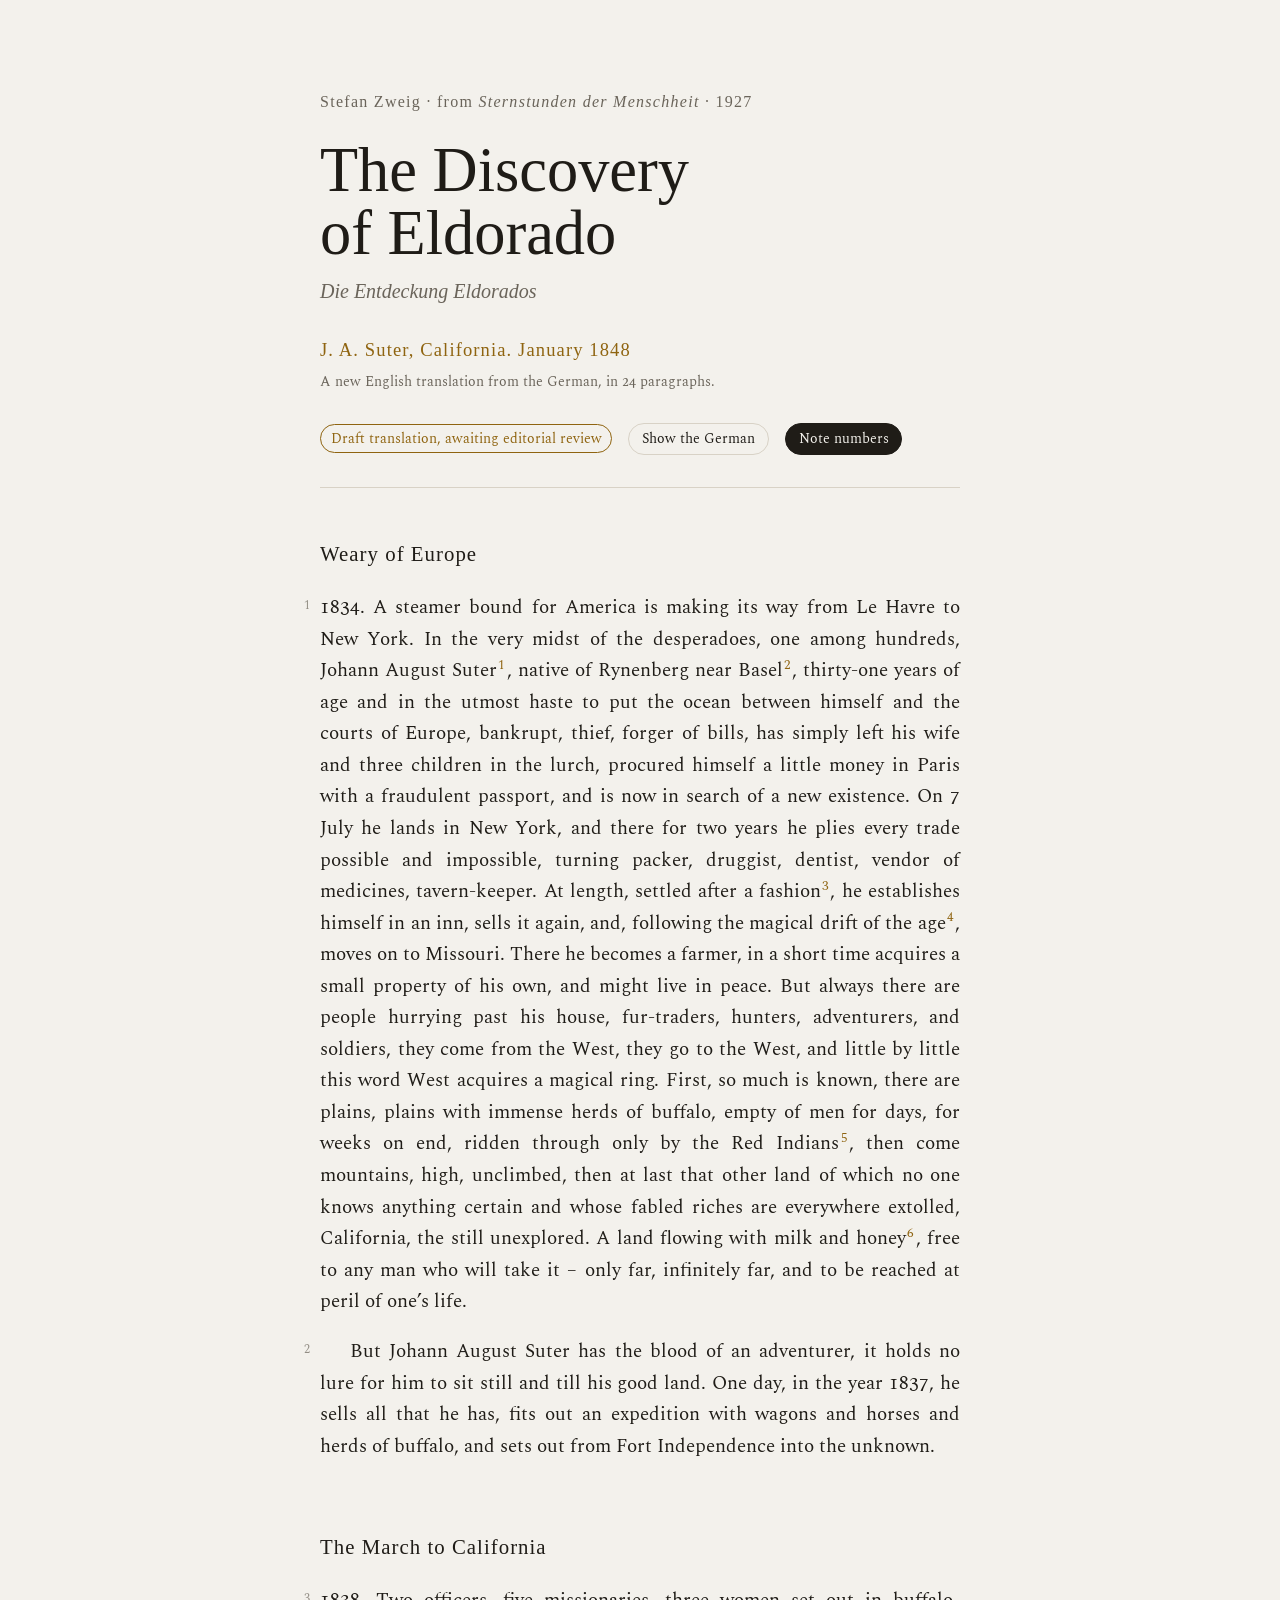
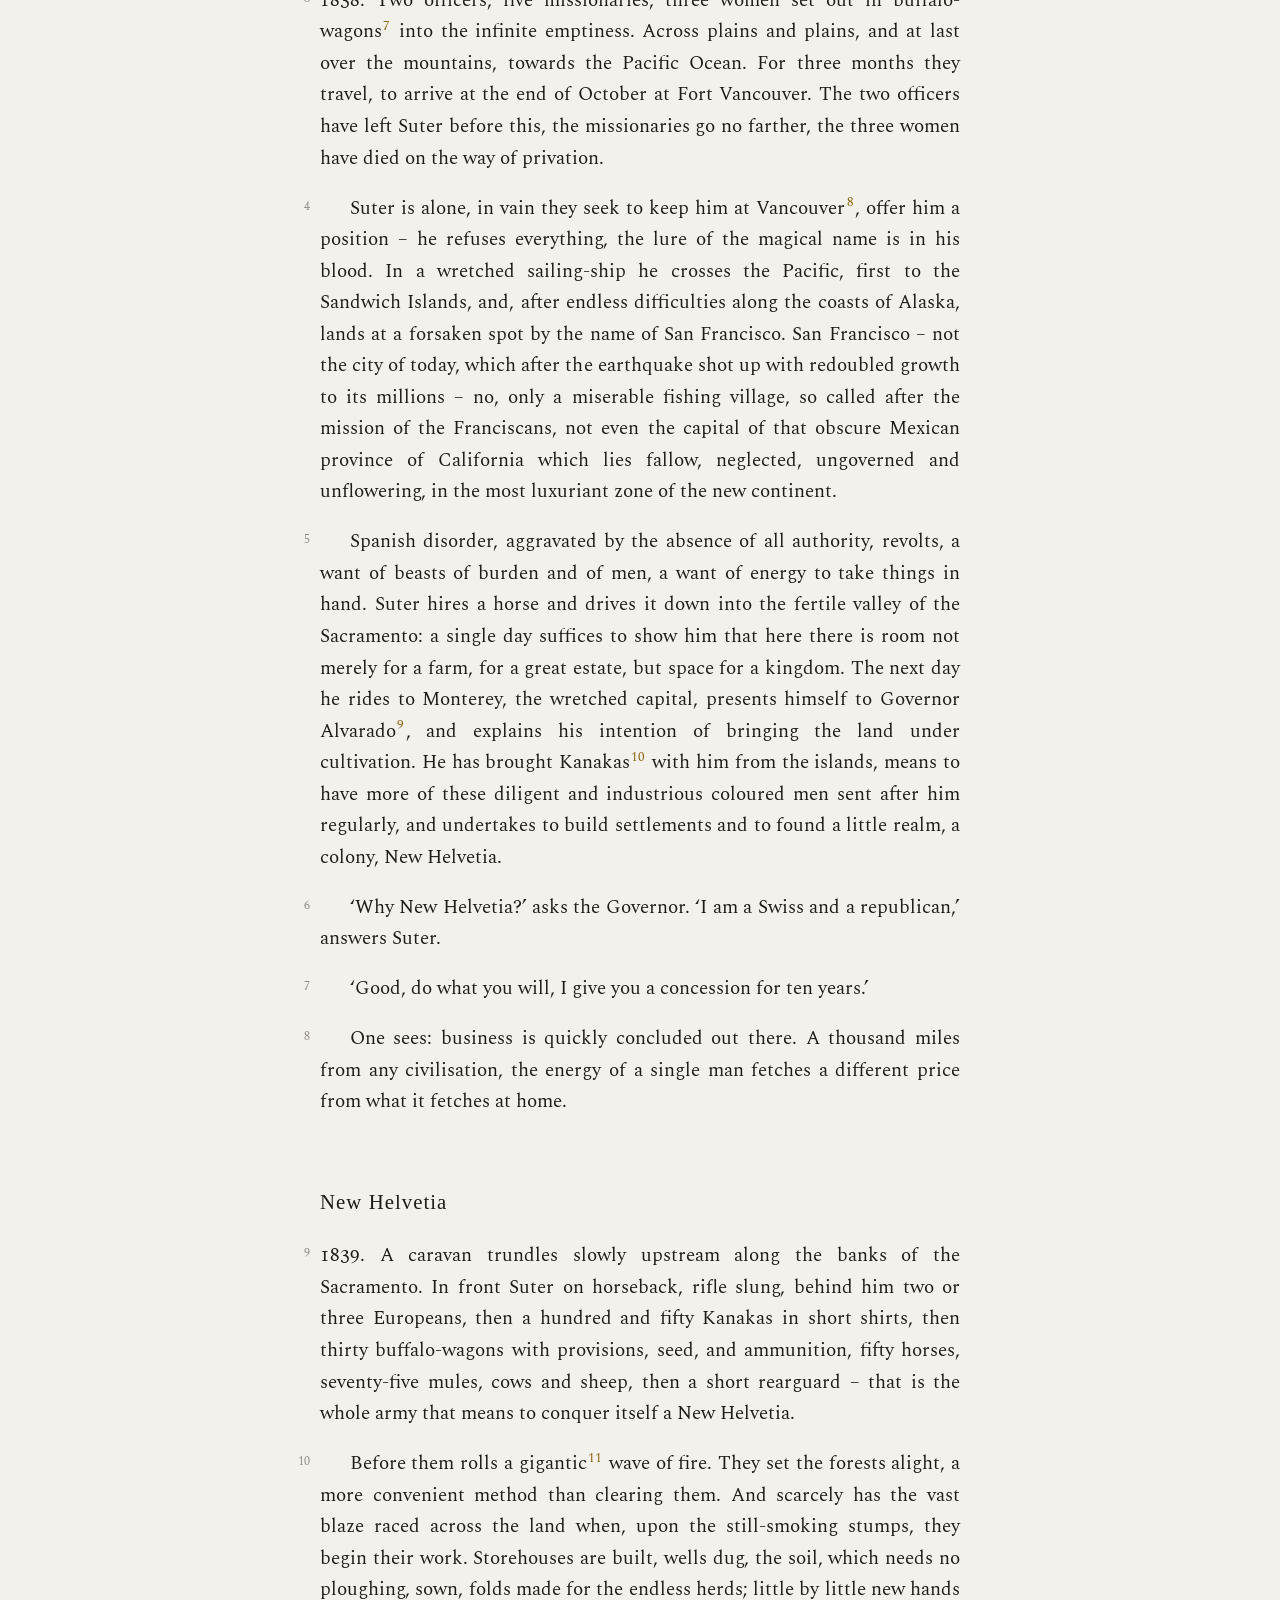
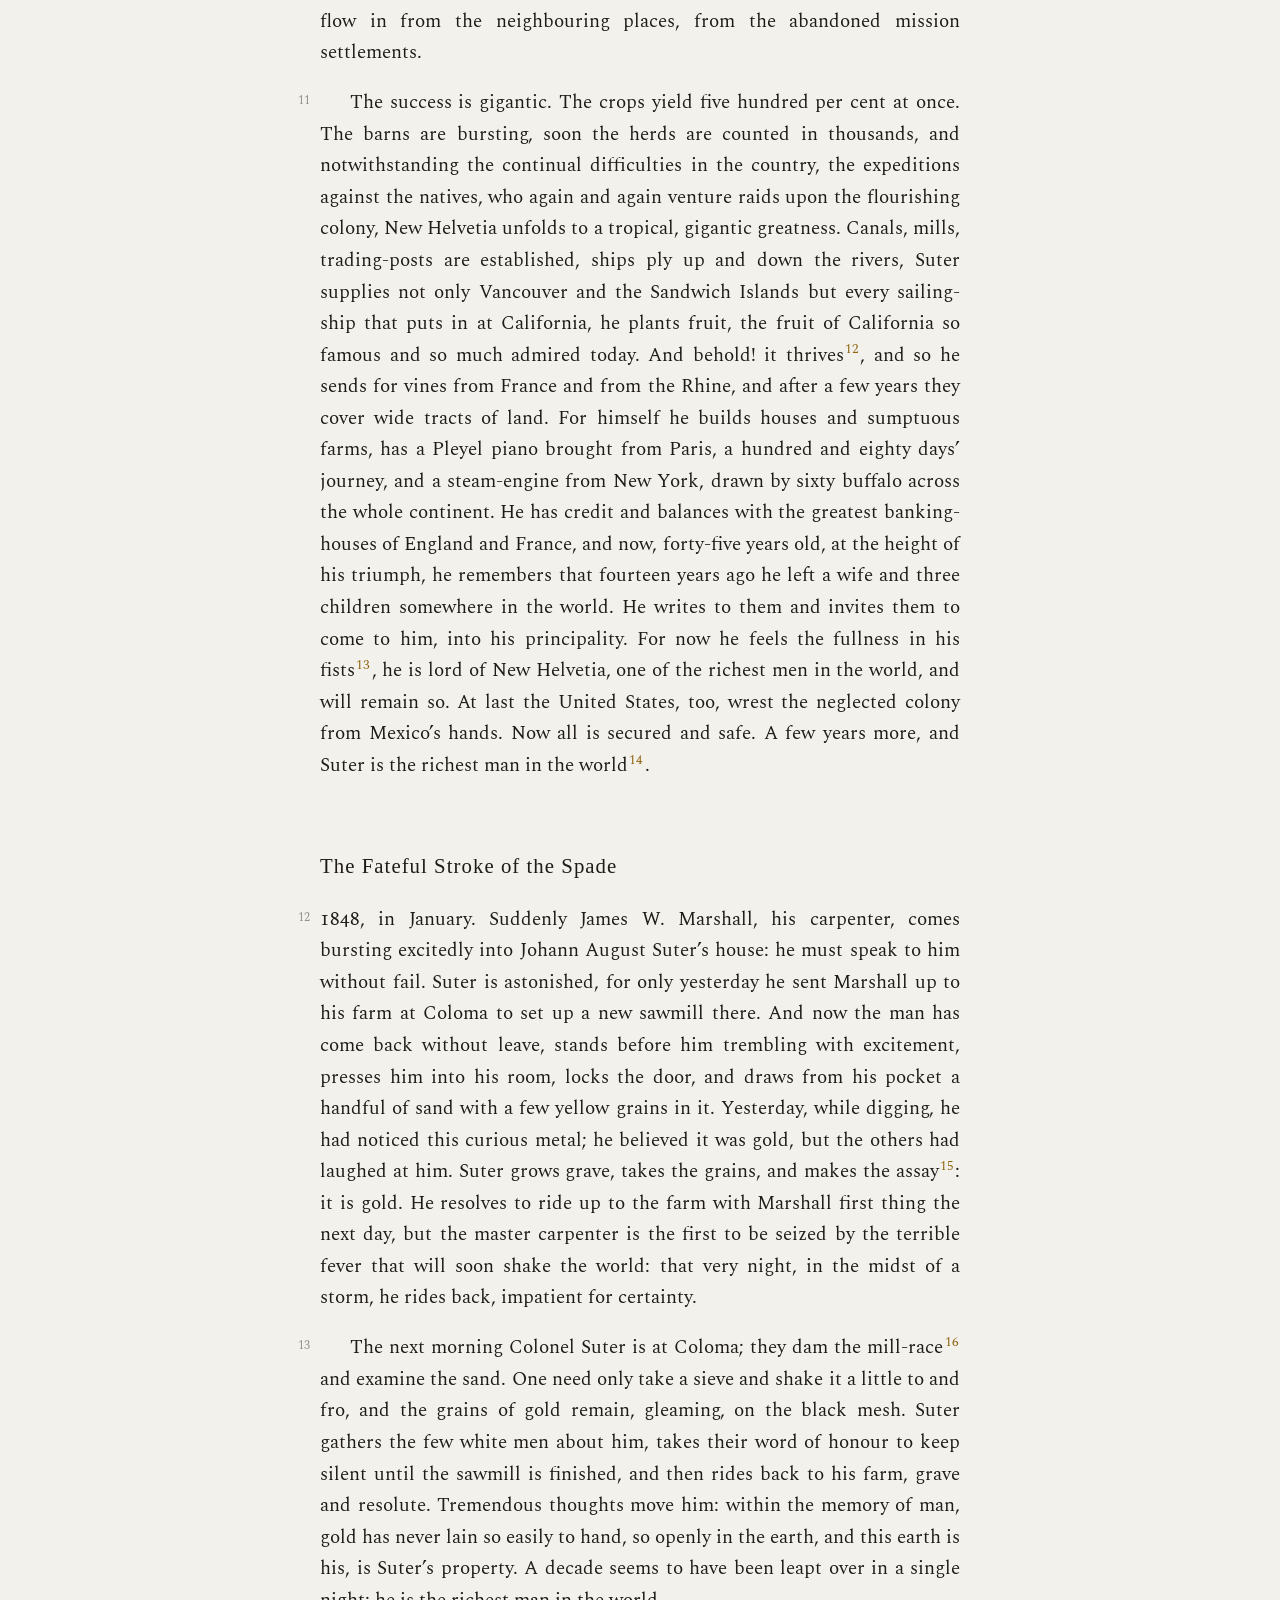
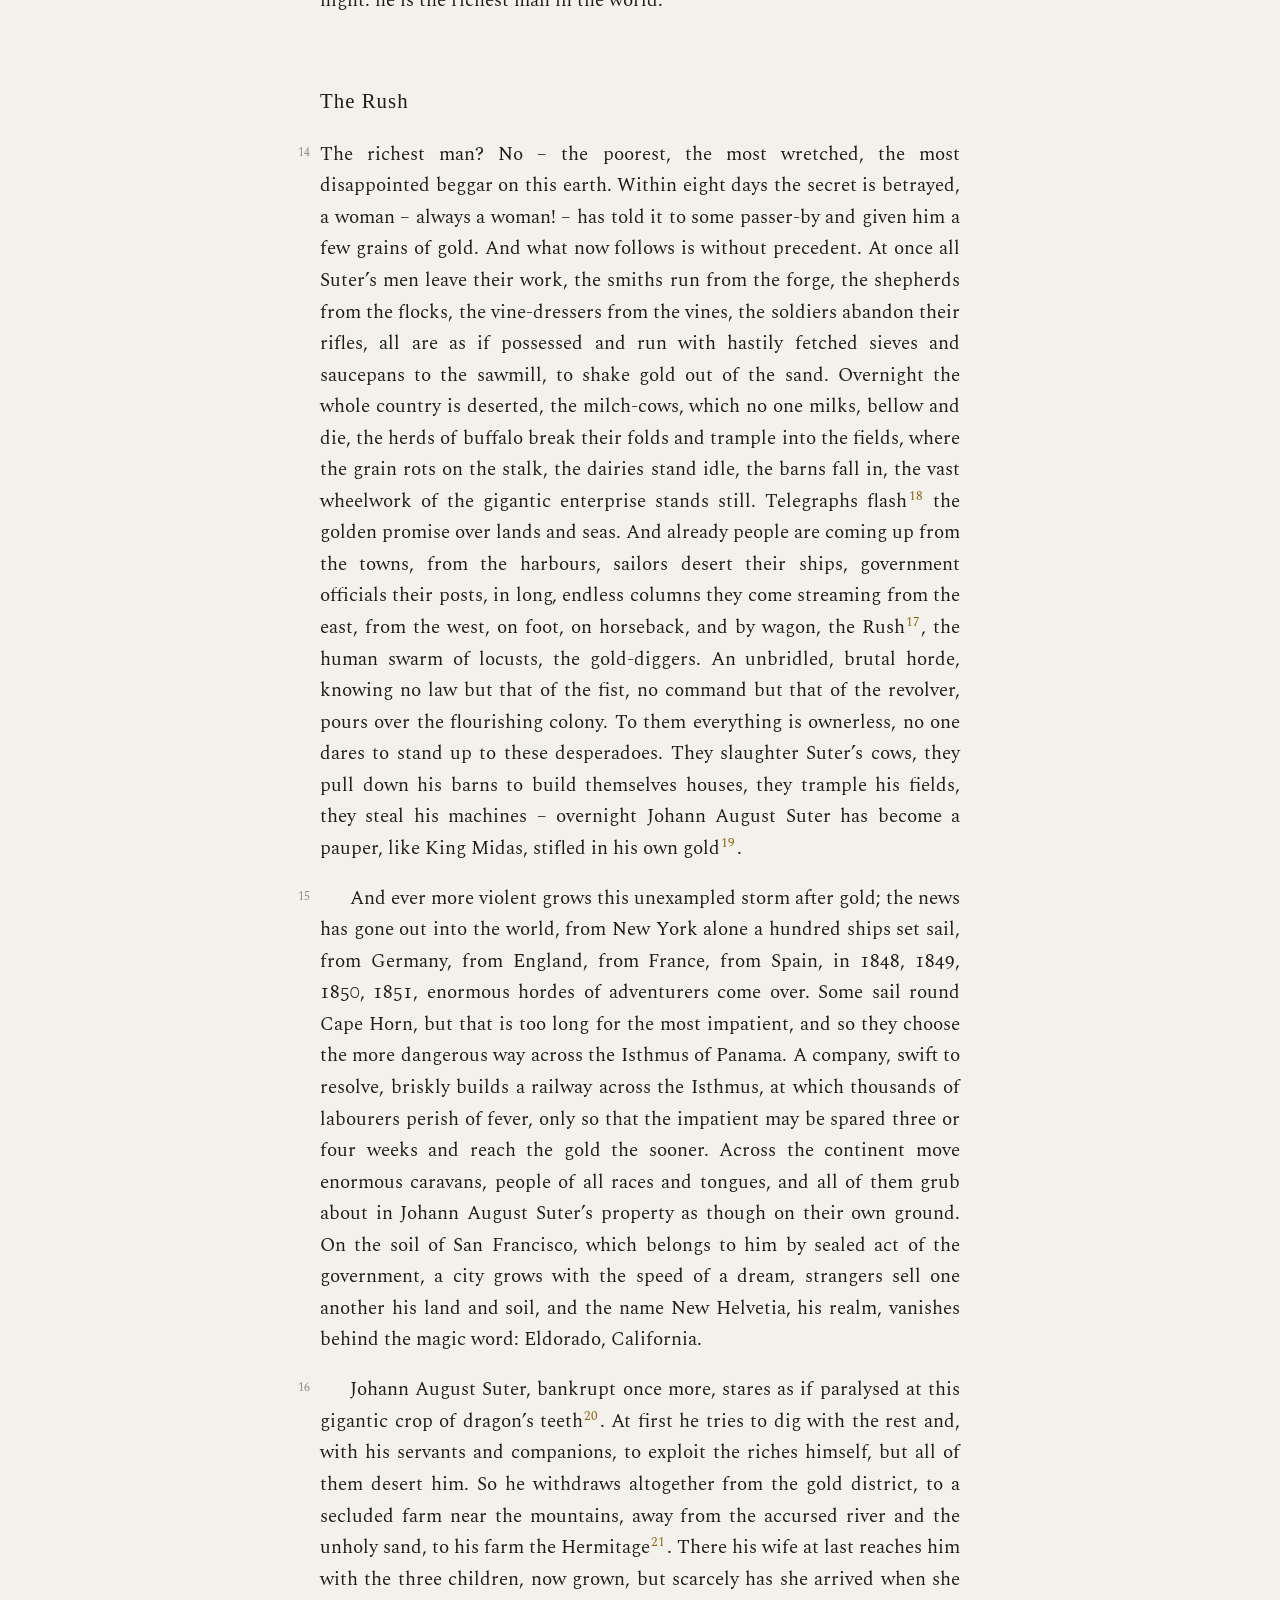
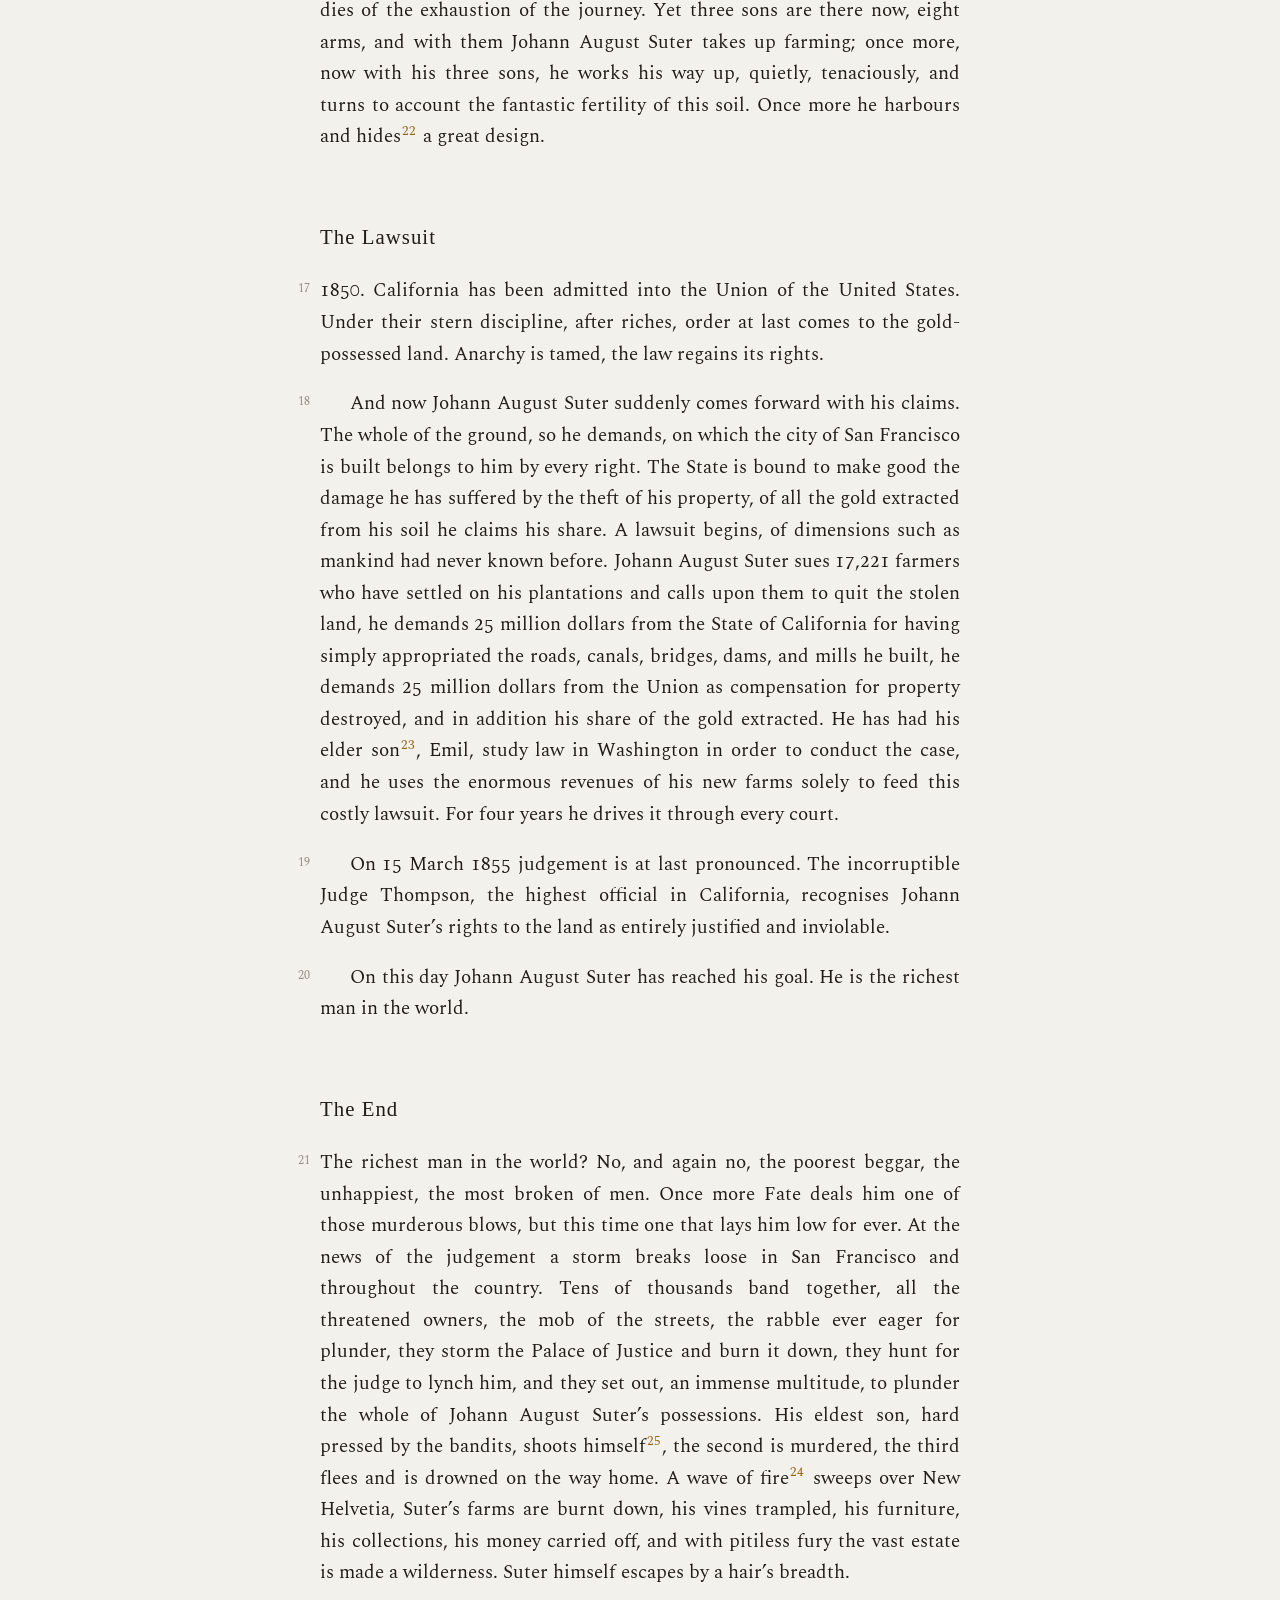
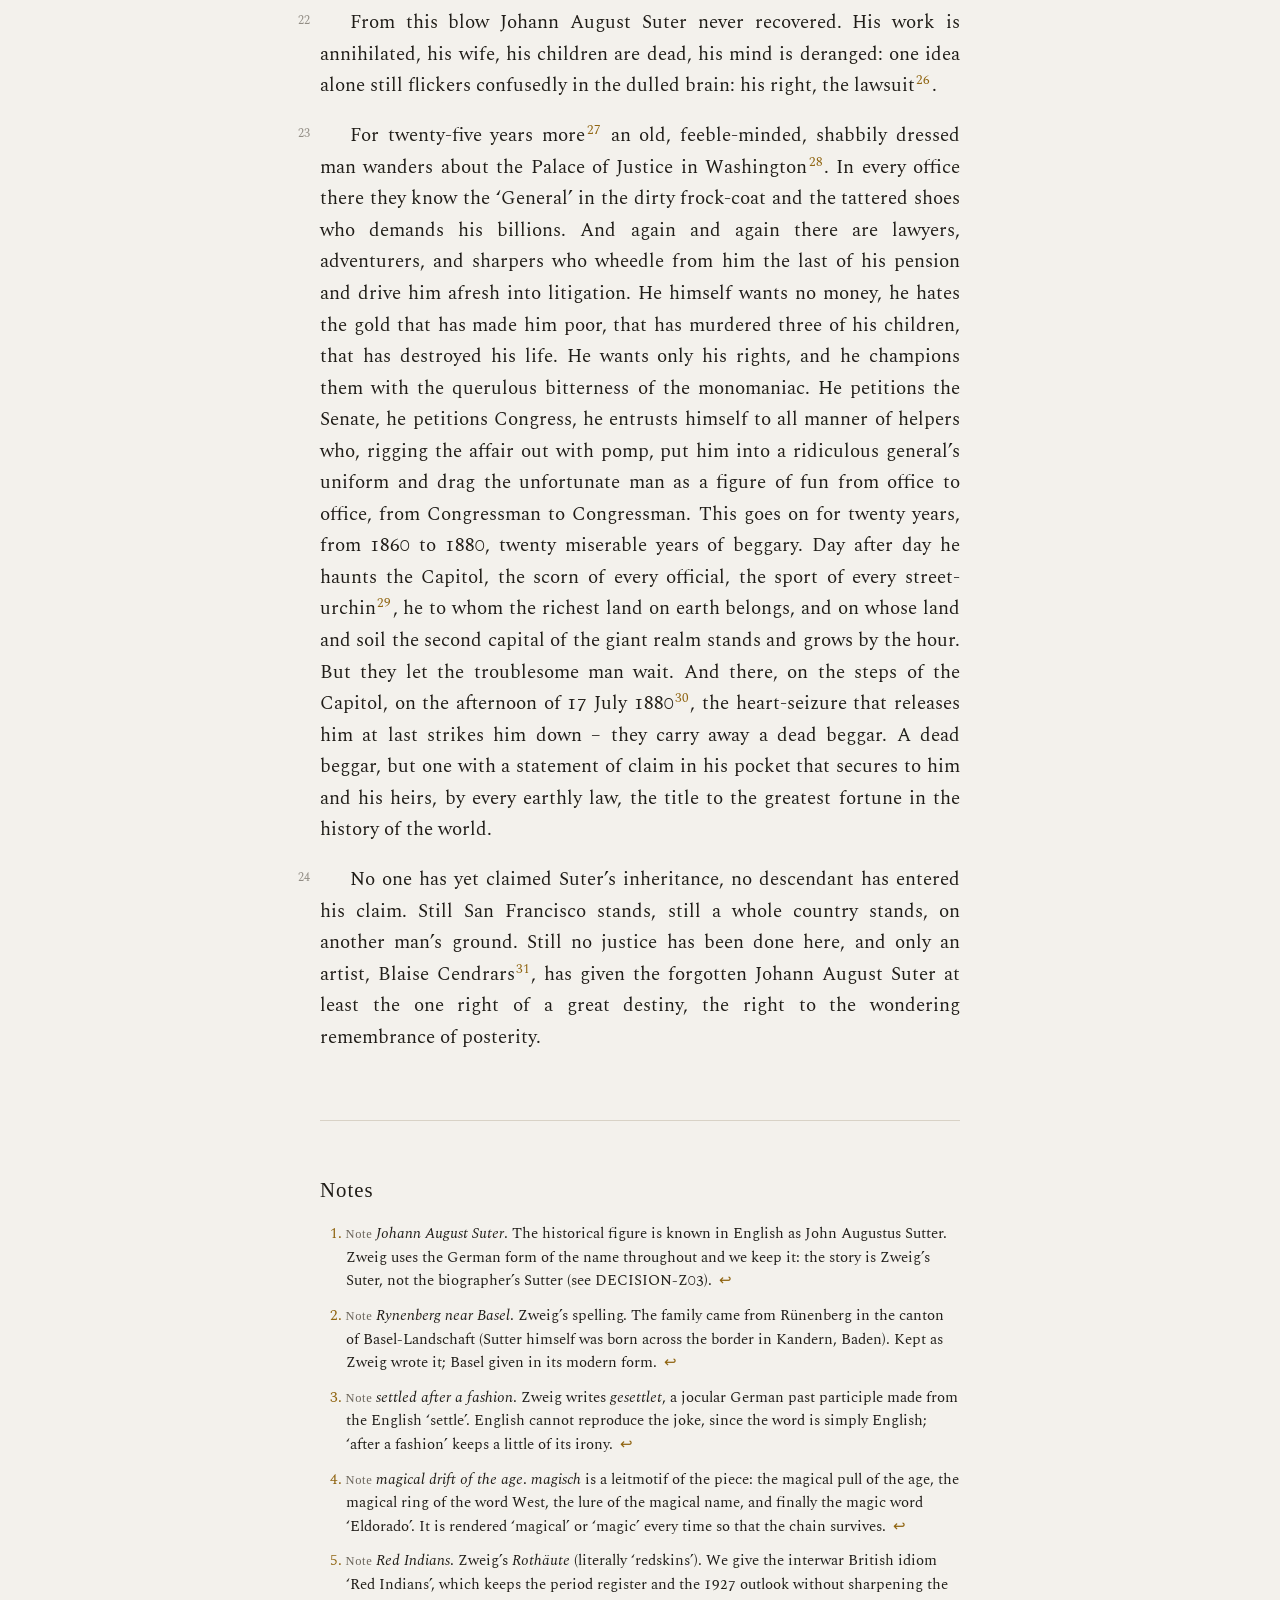
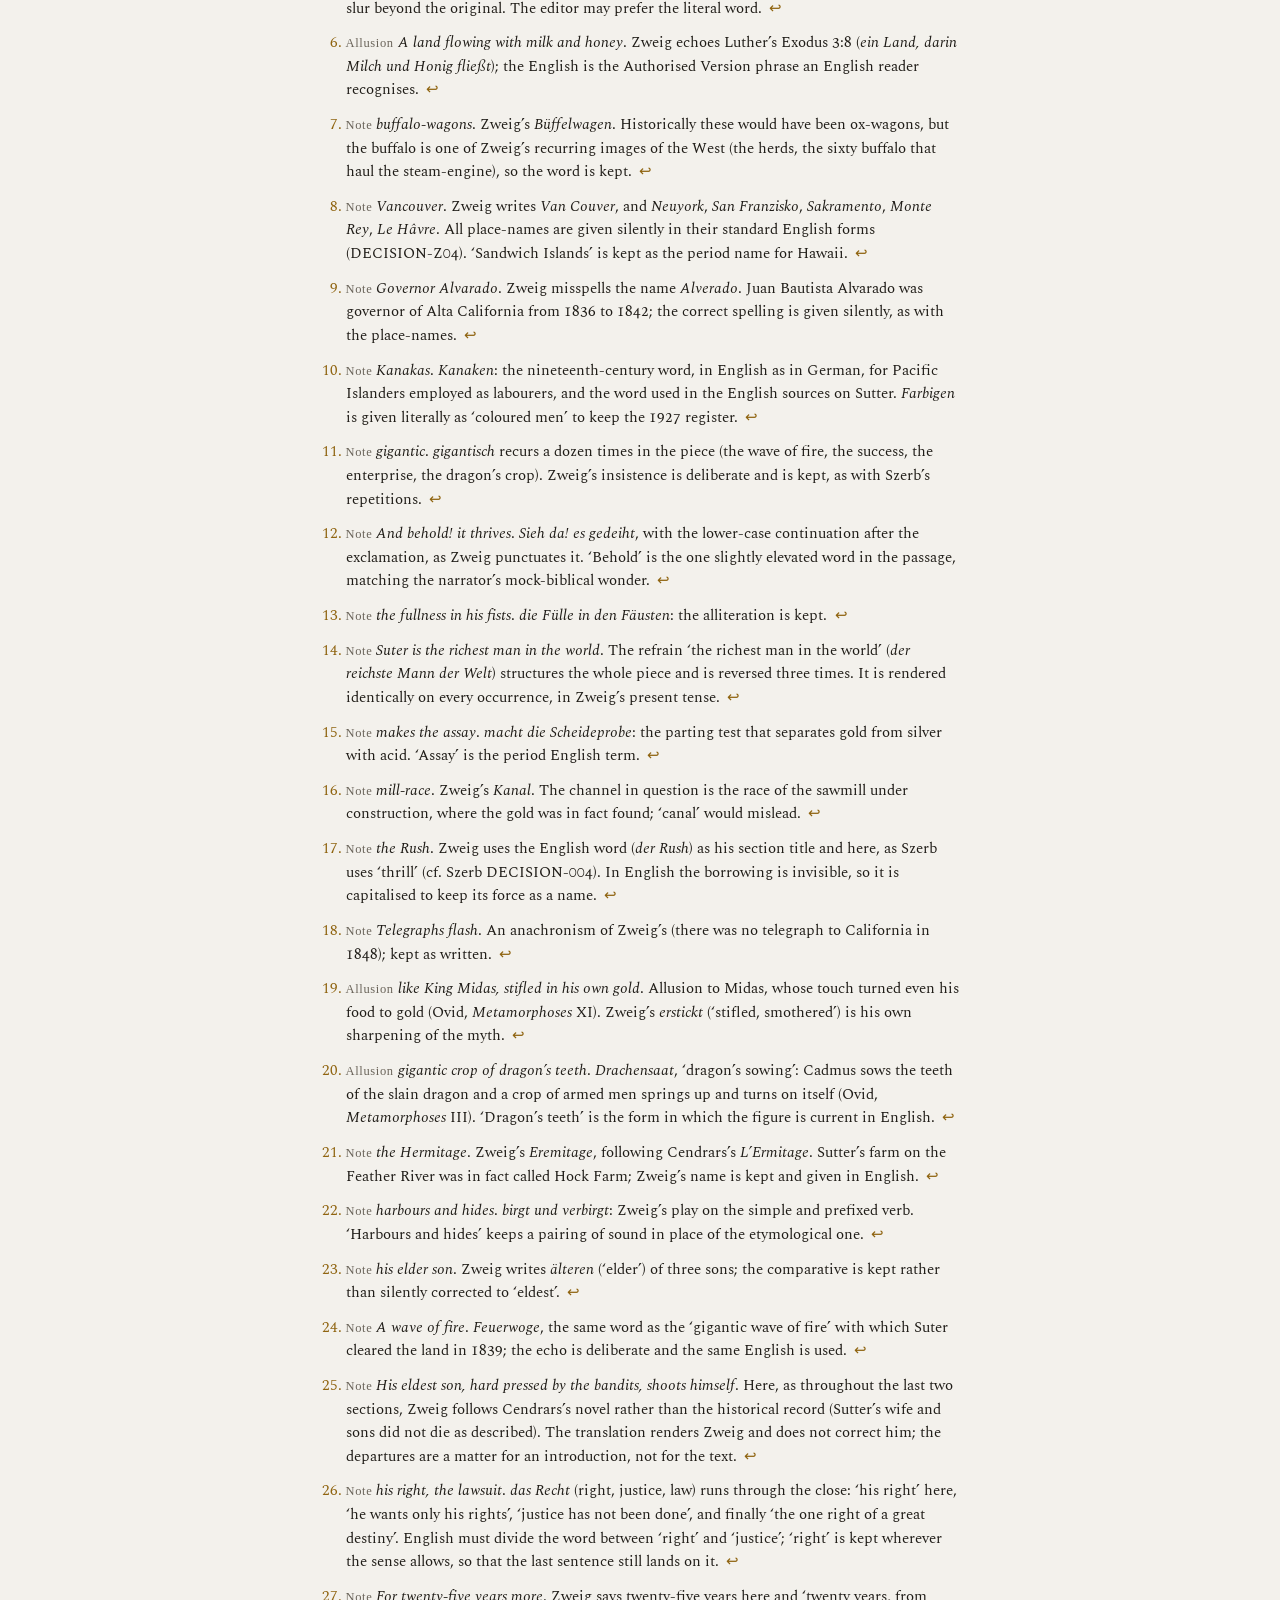
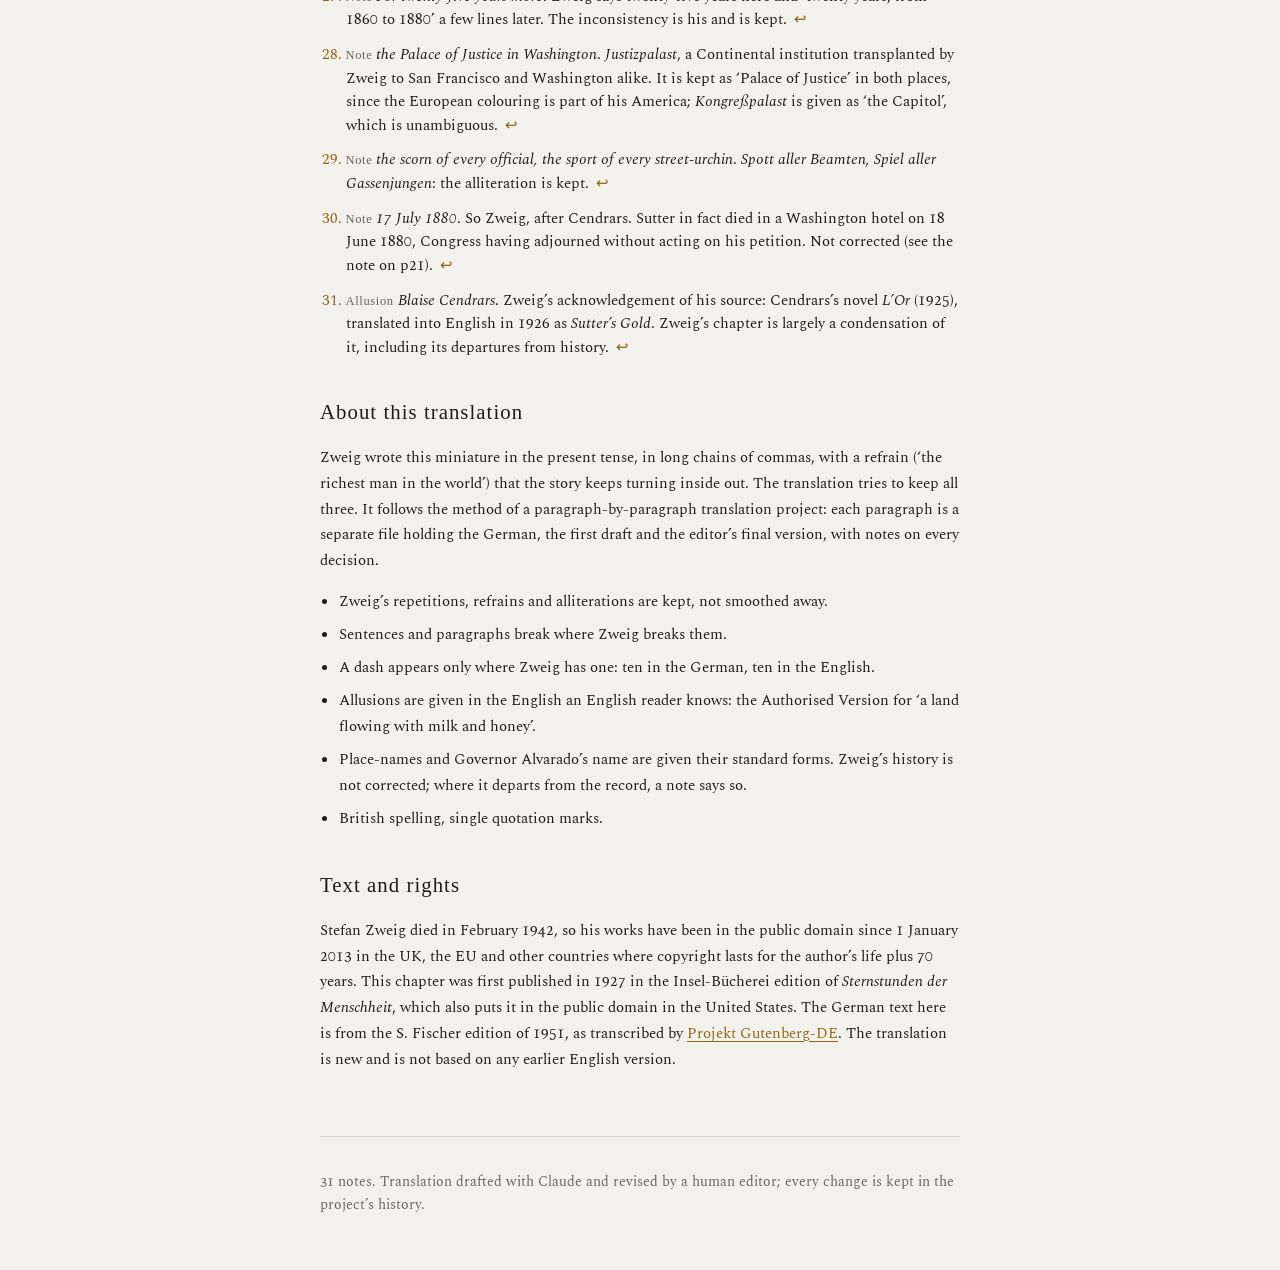
==== zweig/site/index.html @ 81b1da0a "Add Zweig 'Die Entdeckung Eldorados': draft translation and reading page Self-contained zweig/ proje" ====
<!doctype html>
<html lang="en-GB">
<head>
<meta charset="utf-8">
<meta name="viewport" content="width=device-width, initial-scale=1, viewport-fit=cover">
<!--HEAD-->
<title>The Discovery of Eldorado</title>
<meta name="claude:viewport-fit-sides" content="cover">
<meta name="description" content="Stefan Zweig’s ‘Die Entdeckung Eldorados’ (1927), the story of Johann August Suter and the California gold, in a new English translation with the German alongside.">
<link rel="preconnect" href="https://fonts.googleapis.com">
<link rel="preconnect" href="https://fonts.gstatic.com" crossorigin>
<link rel="stylesheet" href="https://fonts.googleapis.com/css2?family=IM+Fell+English:ital@0;1&family=IM+Fell+English+SC&family=Spectral:ital,wght@0,400;0,600;1,400&display=swap">
<style>
/* Layout: one reading column of book prose; switching on the German opens a
   facing-page second column on wide screens, stacked beneath on phones. */
:root {
  --paper: #f3f1ec;      /* assay-paper, a touch cool */
  --ink: #1f1c17;
  --muted: #6a645a;
  --rule: #d8d2c6;
  --gold: #8f6410;       /* the colour of the grains in Marshall's hand */
  --slate: #3f5761;      /* the Sacramento: German text */
  --wash: #e9e4d8;

  --display: 'IM Fell English', 'Iowan Old Style', Georgia, serif;
  --caps: 'IM Fell English SC', 'IM Fell English', Georgia, serif;
  --body: 'Spectral', Georgia, 'Times New Roman', serif;

  --step-0: clamp(1.04rem, 0.98rem + 0.3vw, 1.16rem);
  --step-1: 1.3rem;
  --step-3: clamp(2.3rem, 1.6rem + 3.4vw, 3.9rem);
  --small: 0.86rem;
  --measure: 64ch;
}
@media (prefers-color-scheme: dark) {
  :root:not([data-theme="light"]) {
    --paper: #16140f; --ink: #ebe5d7; --muted: #a39b8b; --rule: #3a352b;
    --gold: #d8a843; --slate: #9fb6bf; --wash: #221f18; color-scheme: dark;
  }
}
:root[data-theme="dark"] {
  --paper: #16140f; --ink: #ebe5d7; --muted: #a39b8b; --rule: #3a352b;
  --gold: #d8a843; --slate: #9fb6bf; --wash: #221f18; color-scheme: dark;
}

* { box-sizing: border-box; }
body {
  margin: 0;
  background: var(--paper);
  color: var(--ink);
  font-family: var(--body);
  font-size: var(--step-0);
  line-height: 1.7;
  padding-left: max(16px, env(safe-area-inset-left, 0px));
  padding-right: max(16px, env(safe-area-inset-right, 0px));
  text-rendering: optimizeLegibility;
  font-variant-numeric: oldstyle-nums;
}
a { color: var(--gold); text-underline-offset: 0.18em; }
a:focus-visible, button:focus-visible { outline: 2px solid var(--gold); outline-offset: 3px; border-radius: 2px; }

.wrap { max-width: var(--measure); margin: 0 auto; }
body.show-de .wrap.story { max-width: 76rem; }

/* ── Title page ── */
header.title {
  padding-block: clamp(2.5rem, 7vw, 5.5rem) 2rem;
  border-bottom: 1px solid var(--rule);
  margin-bottom: 2.5rem;
}
.eyebrow {
  font-family: var(--caps);
  letter-spacing: 0.08em;
  color: var(--muted);
  font-size: 1rem;
  margin: 0 0 1.4rem;
}
h1 {
  font-family: var(--display);
  font-weight: 400;
  font-size: var(--step-3);
  line-height: 1.02;
  margin: 0;
  text-wrap: balance;
}
.subtitle { font-family: var(--display); font-style: italic; color: var(--muted); font-size: 1.25rem; margin: 0.6rem 0 0; }
.dateline { font-family: var(--caps); letter-spacing: 0.06em; margin: 1.6rem 0 0; color: var(--gold); }
.byline { margin: 0.3rem 0 0; color: var(--muted); font-size: var(--small); }

.controls { display: flex; flex-wrap: wrap; gap: 0.6rem 1rem; align-items: center; margin-top: 1.8rem; }
.status {
  font-size: var(--small);
  border: 1px solid var(--gold);
  color: var(--gold);
  padding: 0.12rem 0.6rem;
  border-radius: 999px;
}
.toggle {
  font: inherit; font-size: var(--small);
  background: transparent; color: var(--ink);
  border: 1px solid var(--rule); border-radius: 999px;
  padding: 0.22rem 0.8rem; cursor: pointer;
}
.toggle[aria-pressed="true"] { background: var(--ink); color: var(--paper); border-color: var(--ink); }

/* ── Story ── */
.part { margin-bottom: 1.2rem; }
.part-head {
  margin: 3rem 0 1.3rem;
  display: flex; flex-wrap: wrap; gap: 0.2rem 1.2rem; align-items: baseline;
}
.part-head .en { font-family: var(--caps); font-weight: 400; font-size: var(--step-1); letter-spacing: 0.05em; }
.part-head .de { font-family: var(--display); font-style: italic; font-weight: 400; font-size: 1rem; color: var(--slate); display: none; }
body.show-de .part-head .de { display: inline; }

.pair { position: relative; display: grid; grid-template-columns: minmax(0, 1fr); gap: 0.4rem 3rem; }
.pair p { margin: 0 0 1.15rem; hyphens: auto; min-width: 0; }
.pair .en { text-align: justify; text-justify: inter-word; }
.pair + .pair .en { text-indent: 1.6em; }
.pair .de { display: none; color: var(--slate); font-size: 0.94em; }
body.show-de .pair .de { display: block; }
body.show-de .pair .en { text-indent: 0; }
@media (min-width: 60rem) {
  body.show-de .pair { grid-template-columns: minmax(0, 1fr) minmax(0, 1fr); }
  body.show-de .pair .de { border-left: 1px solid var(--rule); padding-left: 1.5rem; }
}
@media (max-width: 59.99rem) {
  body.show-de .pair .de { padding: 0.6rem 0.8rem; background: var(--wash); border-radius: 3px; margin-bottom: 1.6rem; }
}

.pnum {
  position: absolute; left: -2.6rem; top: 0.25rem; width: 2rem; text-align: right;
  font-size: 0.72rem; color: var(--muted); text-decoration: none; font-variant-numeric: lining-nums tabular-nums;
  opacity: 0.7;
}
@media (max-width: 52rem) { .pnum { display: none; } }

sup.nref { line-height: 0; font-size: 0.68em; font-variant-numeric: lining-nums; }
sup.nref a { text-decoration: none; padding: 0 0.1em; }
body.hide-notes sup.nref { display: none; }

/* ── Back matter ── */
.back-matter { border-top: 1px solid var(--rule); margin-top: 3rem; padding-block: 1rem 3rem; }
.back-matter h2 { font-family: var(--caps); font-weight: 400; font-size: var(--step-1); letter-spacing: 0.05em; margin: 2.2rem 0 0.8rem; }
.notes { padding-left: 1.6rem; font-size: 0.92rem; line-height: 1.6; }
.notes li { margin-bottom: 0.7rem; }
.notes li::marker { color: var(--gold); font-variant-numeric: lining-nums; }
.notes li:target { background: var(--wash); outline: 6px solid var(--wash); }
.notes .kind { font-family: var(--caps); letter-spacing: 0.05em; color: var(--muted); font-size: 0.85em; }
.notes .span { font-style: italic; }
.notes .back { text-decoration: none; margin-left: 0.2rem; }
.principles { padding-left: 1.2rem; font-size: 0.95rem; }
.principles li { margin-bottom: 0.45rem; }
.back-matter p { font-size: 0.95rem; }
footer { color: var(--muted); font-size: var(--small); border-top: 1px solid var(--rule); padding-block: 1.2rem 2.5rem; }

@media (prefers-reduced-motion: no-preference) { html { scroll-behavior: smooth; } }
</style>
</head>
<body>
<div class="wrap">
  <header class="title">
    <p class="eyebrow">Stefan Zweig · from <i>Sternstunden der Menschheit</i> · 1927</p>
    <h1>The Discovery of Eldorado</h1>
    <p class="subtitle" lang="de">Die Entdeckung Eldorados</p>
    <p class="dateline">J. A. Suter, California. January 1848</p>
    <p class="byline">A new English translation from the German, in 24 paragraphs.</p>
    <div class="controls">
      <span class="status">Draft translation, awaiting editorial review</span>
      <button class="toggle" id="toggle-de" type="button" aria-pressed="false">Show the German</button>
      <button class="toggle" id="toggle-notes" type="button" aria-pressed="true">Note numbers</button>
    </div>
  </header>
</div>

<main class="wrap story">
<section class="part"><h2 class="part-head"><span class="en">Weary of Europe</span><span class="de" lang="de">Der Europamüde</span></h2>
<div class="pair" id="p01"><p class="en">1834. A steamer bound for America is making its way from Le Havre to New York. In the very midst of the desperadoes, one among hundreds, Johann August Suter<sup class="nref" id="nref-1"><a href="#note-1" aria-label="Note 1">1</a></sup>, native of Rynenberg near Basel<sup class="nref" id="nref-2"><a href="#note-2" aria-label="Note 2">2</a></sup>, thirty-one years of age and in the utmost haste to put the ocean between himself and the courts of Europe, bankrupt, thief, forger of bills, has simply left his wife and three children in the lurch, procured himself a little money in Paris with a fraudulent passport, and is now in search of a new existence. On 7 July he lands in New York, and there for two years he plies every trade possible and impossible, turning packer, druggist, dentist, vendor of medicines, tavern-keeper. At length, settled after a fashion<sup class="nref" id="nref-3"><a href="#note-3" aria-label="Note 3">3</a></sup>, he establishes himself in an inn, sells it again, and, following the magical drift of the age<sup class="nref" id="nref-4"><a href="#note-4" aria-label="Note 4">4</a></sup>, moves on to Missouri. There he becomes a farmer, in a short time acquires a small property of his own, and might live in peace. But always there are people hurrying past his house, fur-traders, hunters, adventurers, and soldiers, they come from the West, they go to the West, and little by little this word West acquires a magical ring. First, so much is known, there are plains, plains with immense herds of buffalo, empty of men for days, for weeks on end, ridden through only by the Red Indians<sup class="nref" id="nref-5"><a href="#note-5" aria-label="Note 5">5</a></sup>, then come mountains, high, unclimbed, then at last that other land of which no one knows anything certain and whose fabled riches are everywhere extolled, California, the still unexplored. A land flowing with milk and honey<sup class="nref" id="nref-6"><a href="#note-6" aria-label="Note 6">6</a></sup>, free to any man who will take it – only far, infinitely far, and to be reached at peril of one’s life.</p><p class="de" lang="de">1834. Ein Amerikadampfer steuert von Le Hâvre nach Neuyork. Mitten unter den Desperados, einer unter Hunderten, Johann August Suter, heimisch zu Rynenberg bei Basel, 31 Jahre alt und höchst eilig, das Weltmeer zwischen sich und den europäischen Gerichten zu haben, Bankerotteur, Dieb, Wechselfälscher, hat er seine Frau und drei Kinder einfach im Stich gelassen, in Paris sich mit einem betrügerischen Ausweis etwas Geld verschafft und ist nun auf der Suche nach neuer Existenz. Am 7. Juli landet er in Neuyork und treibt dort zwei Jahre lang alle möglichen und unmöglichen Geschäfte, wird Packer, Drogist, Zahnarzt, Arzneiverkäufer, Tavernenhälter. Schließlich, einigermaßen gesettlet, siedelt er sich in einem Wirtshaus an, verkauft es wieder und zieht, dem magischen Zug der Zeit folgend, nach Missouri. Dort wird er Landmann, schafft sich in kurzer Zeit ein kleines Eigentum und könnte ruhig leben. Aber immer hasten Menschen an seinem Hause vorbei, Pelzhändler, Jäger, Abenteurer und Soldaten, sie kommen vom Westen, sie ziehen nach Westen, und dieses Wort Westen bekommt allmählich einen magischen Klang. Zuerst, so weiß man, sind Steppen, Steppen mit ungeheuren Büffelherden, tageweit, wochenweit menschenleer, nur durchjagt von den Rothäuten, dann kommen Gebirge, hoch, unerstiegen, dann endlich jenes andere Land, von dem niemand Genaues weiß und dessen sagenhafter Reichtum gerühmt wird, Kalifornien, das noch unerforschte. Ein Land, wo Milch und Honig fließt, frei jedem, der es nehmen will – nur weit, unendlich weit und lebensgefährlich zu erreichen.</p><a class="pnum" href="#p01" aria-label="Paragraph 1">1</a></div>
<div class="pair" id="p02"><p class="en">But Johann August Suter has the blood of an adventurer, it holds no lure for him to sit still and till his good land. One day, in the year 1837, he sells all that he has, fits out an expedition with wagons and horses and herds of buffalo, and sets out from Fort Independence into the unknown.</p><p class="de" lang="de">Aber Johann August Suter hat Abenteurerblut, ihn lockt es nicht, stillzusitzen und seinen guten Grund zu bebauen. Eines Tages, im Jahre 1837, verkauft er sein Hab und Gut, rüstet eine Expedition mit Wagen und Pferden und Büffelherden aus und zieht vom Fort Independence ins Unbekannte.</p><a class="pnum" href="#p02" aria-label="Paragraph 2">2</a></div>
</section>
<section class="part"><h2 class="part-head"><span class="en">The March to California</span><span class="de" lang="de">Der Marsch nach Kalifornien</span></h2>
<div class="pair" id="p03"><p class="en">1838. Two officers, five missionaries, three women set out in buffalo-wagons<sup class="nref" id="nref-7"><a href="#note-7" aria-label="Note 7">7</a></sup> into the infinite emptiness. Across plains and plains, and at last over the mountains, towards the Pacific Ocean. For three months they travel, to arrive at the end of October at Fort Vancouver. The two officers have left Suter before this, the missionaries go no farther, the three women have died on the way of privation.</p><p class="de" lang="de">1838. Zwei Offiziere, fünf Missionare, drei Frauen ziehen aus in Büffelwagen ins unendliche Leere. Durch Steppen und Steppen, schließlich über die Berge, dem Pazifischen Ozean entgegen. Drei Monate lang reisen sie, um Ende Oktober in Fort Van Couver anzukommen. Die beiden Offiziere haben Suter schon vorher verlassen, die Missionare gehen nicht weiter, die drei Frauen sind unterwegs an den Entbehrungen gestorben.</p><a class="pnum" href="#p03" aria-label="Paragraph 3">3</a></div>
<div class="pair" id="p04"><p class="en">Suter is alone, in vain they seek to keep him at Vancouver<sup class="nref" id="nref-8"><a href="#note-8" aria-label="Note 8">8</a></sup>, offer him a position – he refuses everything, the lure of the magical name is in his blood. In a wretched sailing-ship he crosses the Pacific, first to the Sandwich Islands, and, after endless difficulties along the coasts of Alaska, lands at a forsaken spot by the name of San Francisco. San Francisco – not the city of today, which after the earthquake shot up with redoubled growth to its millions – no, only a miserable fishing village, so called after the mission of the Franciscans, not even the capital of that obscure Mexican province of California which lies fallow, neglected, ungoverned and unflowering, in the most luxuriant zone of the new continent.</p><p class="de" lang="de">Suter ist allein, vergebens sucht man ihn zurückzuhalten in Van Couver, bietet ihm eine Stellung an – er lehnt alles ab, die Lockung des magischen Namens sitzt ihm im Blut. Mit einem erbärmlichen Segler durchkreuzt er den Pazifik zuerst zu den Sandwichinseln und landet, nach unendlichen Schwierigkeiten an den Küsten von Alaska vorbei, an einem verlassenen Platz, namens San Franzisko. San Franzisko – nicht die Stadt von heute, nach dem Erdbeben mit verdoppeltem Wachstum zu Millionenzahlen emporgeschossen – nein, nur ein elendes Fischerdorf, so nach der Mission der Franziskaner genannt, nicht einmal Hauptstadt jener unbekannten mexikanischen Provinz Kalifornien, die verwahrlost, ohne Zucht und Blüte, in der üppigsten Zone des neuen Kontinents brachliegt.</p><a class="pnum" href="#p04" aria-label="Paragraph 4">4</a></div>
<div class="pair" id="p05"><p class="en">Spanish disorder, aggravated by the absence of all authority, revolts, a want of beasts of burden and of men, a want of energy to take things in hand. Suter hires a horse and drives it down into the fertile valley of the Sacramento: a single day suffices to show him that here there is room not merely for a farm, for a great estate, but space for a kingdom. The next day he rides to Monterey, the wretched capital, presents himself to Governor Alvarado<sup class="nref" id="nref-9"><a href="#note-9" aria-label="Note 9">9</a></sup>, and explains his intention of bringing the land under cultivation. He has brought Kanakas<sup class="nref" id="nref-10"><a href="#note-10" aria-label="Note 10">10</a></sup> with him from the islands, means to have more of these diligent and industrious coloured men sent after him regularly, and undertakes to build settlements and to found a little realm, a colony, New Helvetia.</p><p class="de" lang="de">Spanische Unordnung, gesteigert durch Abwesenheit jeder Autorität, Revolten, Mangel an Arbeitstieren und Menschen, Mangel an zupackender Energie. Suter mietet ein Pferd, treibt es hinab in das fruchtbare Tal des Sakramento: ein Tag genügt, um ihm zu zeigen, daß hier nicht nur Platz ist für eine Farm, für ein großes Gut, sondern Raum für ein Königreich. Am nächsten Tag reitet er nach Monte Rey, in die klägliche Hauptstadt, stellt sich dem Gouverneur Alverado vor, erklärt ihm seine Absicht, das Land urbar zu machen. Er hat Kanaken mitgebracht von den Inseln, will regelmäßig diese fleißigen und arbeitsamen Farbigen von dort sich nachkommen lassen und macht sich anheischig, Ansiedlungen zu bauen und ein kleines Reich, eine Kolonie, Neu-Helvetien, zu gründen.</p><a class="pnum" href="#p05" aria-label="Paragraph 5">5</a></div>
<div class="pair" id="p06"><p class="en">‘Why New Helvetia?’ asks the Governor. ‘I am a Swiss and a republican,’ answers Suter.</p><p class="de" lang="de">»Warum Neu-Helvetien?« fragt der Gouverneur. »Ich bin Schweizer und Republikaner«, antwortet Suter.</p><a class="pnum" href="#p06" aria-label="Paragraph 6">6</a></div>
<div class="pair" id="p07"><p class="en">‘Good, do what you will, I give you a concession for ten years.’</p><p class="de" lang="de">»Gut, tun Sie, was Sie wollen, ich gebe Ihnen eine Konzession auf zehn Jahre.«</p><a class="pnum" href="#p07" aria-label="Paragraph 7">7</a></div>
<div class="pair" id="p08"><p class="en">One sees: business is quickly concluded out there. A thousand miles from any civilisation, the energy of a single man fetches a different price from what it fetches at home.</p><p class="de" lang="de">Man sieht: Geschäfte werden dort rasch abgeschlossen. Tausend Meilen von jeder Zivilisation hat Energie eines einzelnen Menschen einen anderen Preis als zu Hause.</p><a class="pnum" href="#p08" aria-label="Paragraph 8">8</a></div>
</section>
<section class="part"><h2 class="part-head"><span class="en">New Helvetia</span><span class="de" lang="de">Neu-Helvetien</span></h2>
<div class="pair" id="p09"><p class="en">1839. A caravan trundles slowly upstream along the banks of the Sacramento. In front Suter on horseback, rifle slung, behind him two or three Europeans, then a hundred and fifty Kanakas in short shirts, then thirty buffalo-wagons with provisions, seed, and ammunition, fifty horses, seventy-five mules, cows and sheep, then a short rearguard – that is the whole army that means to conquer itself a New Helvetia.</p><p class="de" lang="de">1839. Eine Karawane karrt langsam längs der Ufer des Sakramento hinauf. Voran Suter zu Pferd, das Gewehr umgeschnallt, hinter ihm zwei, drei Europäer, dann hundertfünfzig Kanaken in kurzem Hemd, dann dreißig Büffelwagen mit Lebensmitteln, Samen und Munition, fünfzig Pferde, fünfundsiebzig Maulesel, Kühe und Schafe, dann eine kurze Nachhut – das ist die ganze Armee, die sich Neu-Helvetien erobern will.</p><a class="pnum" href="#p09" aria-label="Paragraph 9">9</a></div>
<div class="pair" id="p10"><p class="en">Before them rolls a gigantic<sup class="nref" id="nref-11"><a href="#note-11" aria-label="Note 11">11</a></sup> wave of fire. They set the forests alight, a more convenient method than clearing them. And scarcely has the vast blaze raced across the land when, upon the still-smoking stumps, they begin their work. Storehouses are built, wells dug, the soil, which needs no ploughing, sown, folds made for the endless herds; little by little new hands flow in from the neighbouring places, from the abandoned mission settlements.</p><p class="de" lang="de">Vor ihnen rollt eine gigantische Feuerwoge. Sie zünden die Wälder an, bequemere Methode, als sie auszuroden. Und kaum, daß die riesige Lohe über das Land gerannt ist, noch auf den rauchenden Baumstrünken, beginnen sie ihre Arbeit. Magazine werden gebaut, Brunnen gegraben, der Boden, der keiner Pflügung bedarf, besät, Hürden geschaffen für die unendlichen Herden; allmählich strömt von den Nachbarorten Zuwachs aus den verlassenen Missionskolonien.</p><a class="pnum" href="#p10" aria-label="Paragraph 10">10</a></div>
<div class="pair" id="p11"><p class="en">The success is gigantic. The crops yield five hundred per cent at once. The barns are bursting, soon the herds are counted in thousands, and notwithstanding the continual difficulties in the country, the expeditions against the natives, who again and again venture raids upon the flourishing colony, New Helvetia unfolds to a tropical, gigantic greatness. Canals, mills, trading-posts are established, ships ply up and down the rivers, Suter supplies not only Vancouver and the Sandwich Islands but every sailing-ship that puts in at California, he plants fruit, the fruit of California so famous and so much admired today. And behold! it thrives<sup class="nref" id="nref-12"><a href="#note-12" aria-label="Note 12">12</a></sup>, and so he sends for vines from France and from the Rhine, and after a few years they cover wide tracts of land. For himself he builds houses and sumptuous farms, has a Pleyel piano brought from Paris, a hundred and eighty days’ journey, and a steam-engine from New York, drawn by sixty buffalo across the whole continent. He has credit and balances with the greatest banking-houses of England and France, and now, forty-five years old, at the height of his triumph, he remembers that fourteen years ago he left a wife and three children somewhere in the world. He writes to them and invites them to come to him, into his principality. For now he feels the fullness in his fists<sup class="nref" id="nref-13"><a href="#note-13" aria-label="Note 13">13</a></sup>, he is lord of New Helvetia, one of the richest men in the world, and will remain so. At last the United States, too, wrest the neglected colony from Mexico’s hands. Now all is secured and safe. A few years more, and Suter is the richest man in the world<sup class="nref" id="nref-14"><a href="#note-14" aria-label="Note 14">14</a></sup>.</p><p class="de" lang="de">Der Erfolg ist gigantisch. Die Saaten tragen sofort fünfhundert Prozent. Die Scheuern bersten, bald zählen die Herden nach Tausenden, und ungeachtet der fortwährenden Schwierigkeiten im Lande, der Expeditionen gegen die Eingeborenen, die immer wieder Einbrüche in die aufblühende Kolonie wagen, entfaltet sich Neu-Helvetien zu tropisch gigantischer Größe. Kanäle, Mühlen, Faktoreien werden geschaffen, auf den Flüssen fahren Schiffe stromauf und stromab, Suter versorgt nicht nur Van Couver und die Sandwichinseln, sondern auch alle Segler, die in Kalifornien anlegen, er pflanzt Obst, das heute so berühmte und vielbewunderte Obst Kaliforniens. Sieh da! es gedeiht, und so läßt er Weinreben kommen aus Frankreich und vom Rhein, und nach wenigen Jahren bedecken sie weite Gelände. Sich selbst baut er Häuser und üppige Farmen, läßt ein Klavier von Pleyel hundertachtzig Tagereisen weit aus Paris kommen und eine Dampfmaschine mit sechzig Büffeln von Neuyork her über den ganzen Kontinent. Er hat Kredite und Guthaben bei den größten Bankhäusern Englands und Frankreichs, und nun, fünfundvierzig Jahre alt, auf der Höhe seines Triumphes, erinnert er sich, vor vierzehn Jahren eine Frau und drei Kinder irgendwo in der Welt gelassen zu haben. Er schreibt ihnen und ladet sie zu sich, in sein Fürstentum. Denn jetzt fühlt er die Fülle in den Fäusten, er ist Herr von Neu-Helvetien, einer der reichsten Männer der Welt, und wird es bleiben. Endlich reißen auch die Vereinigten Staaten die verwahrloste Kolonie aus Mexikos Händen. Nun ist alles gesichert und geborgen. Ein paar Jahre noch, und Suter ist der reichste Mann der Welt.</p><a class="pnum" href="#p11" aria-label="Paragraph 11">11</a></div>
</section>
<section class="part"><h2 class="part-head"><span class="en">The Fateful Stroke of the Spade</span><span class="de" lang="de">Der verhängnisvolle Spatenstich</span></h2>
<div class="pair" id="p12"><p class="en">1848, in January. Suddenly James W. Marshall, his carpenter, comes bursting excitedly into Johann August Suter’s house: he must speak to him without fail. Suter is astonished, for only yesterday he sent Marshall up to his farm at Coloma to set up a new sawmill there. And now the man has come back without leave, stands before him trembling with excitement, presses him into his room, locks the door, and draws from his pocket a handful of sand with a few yellow grains in it. Yesterday, while digging, he had noticed this curious metal; he believed it was gold, but the others had laughed at him. Suter grows grave, takes the grains, and makes the assay<sup class="nref" id="nref-15"><a href="#note-15" aria-label="Note 15">15</a></sup>: it is gold. He resolves to ride up to the farm with Marshall first thing the next day, but the master carpenter is the first to be seized by the terrible fever that will soon shake the world: that very night, in the midst of a storm, he rides back, impatient for certainty.</p><p class="de" lang="de">1848, im Januar. Plötzlich kommt James W. Marshall, sein Schreiner, aufgeregt zu Johann August Suter ins Haus gestürzt, er müsse ihn unbedingt sprechen. Suter ist erstaunt, hat er doch noch gestern Marshall hinauf geschickt in seine Farm nach Coloma, dort ein neues Sägewerk anzulegen. Und nun ist der Mann ohne Erlaubnis zurückgekehrt, steht zitternd vor Aufregung vor ihm, drängt ihn in sein Zimmer, schließt die Tür ab und zieht aus der Tasche eine Handvoll Sand mit ein paar gelben Körnern darin. Gestern beim Graben sei ihm dieses sonderbare Metall aufgefallen, er glaube, es sei Gold, aber die anderen hätten ihn ausgelacht. Suter wird ernst, nimmt die Körner, macht die Scheideprobe: es ist Gold. Er entschließt sich, sofort am nächsten Tage mit Marshall zur Farm hinaufzureiten, aber der Zimmermeister ist als erster von dem furchtbaren Fieber ergriffen, das bald die Welt durchschütteln wird: noch in der Nacht, mitten im Sturm reitet er zurück, ungeduldig nach Gewißheit.</p><a class="pnum" href="#p12" aria-label="Paragraph 12">12</a></div>
<div class="pair" id="p13"><p class="en">The next morning Colonel Suter is at Coloma; they dam the mill-race<sup class="nref" id="nref-16"><a href="#note-16" aria-label="Note 16">16</a></sup> and examine the sand. One need only take a sieve and shake it a little to and fro, and the grains of gold remain, gleaming, on the black mesh. Suter gathers the few white men about him, takes their word of honour to keep silent until the sawmill is finished, and then rides back to his farm, grave and resolute. Tremendous thoughts move him: within the memory of man, gold has never lain so easily to hand, so openly in the earth, and this earth is his, is Suter’s property. A decade seems to have been leapt over in a single night: he is the richest man in the world.</p><p class="de" lang="de">Am nächsten Morgen ist Colonel Suter in Coloma, sie dämmen den Kanal ab und untersuchen den Sand. Man braucht nur ein Sieb zu nehmen, ein wenig hin und her zu schütteln, und die Goldkörner bleiben blank auf dem schwarzen Geflecht. Suter versammelt die paar weißen Leute um sich, nimmt ihnen das Ehrenwort ab, zu schweigen, bis das Sägewerk vollendet sei, dann reitet er ernst und entschlossen wieder zu seiner Farm zurück. Ungeheure Gedanken bewegen ihn: soweit man sich entsinnen kann, hat niemals das Gold so leicht faßbar, so offen in der Erde gelegen, und diese Erde ist sein, ist Suters Eigentum. Ein Jahrzehnt scheint übersprungen in einer Nacht: Er ist der reichste Mann der Welt.</p><a class="pnum" href="#p13" aria-label="Paragraph 13">13</a></div>
</section>
<section class="part"><h2 class="part-head"><span class="en">The Rush</span><span class="de" lang="de">Der Rush</span></h2>
<div class="pair" id="p14"><p class="en">The richest man? No – the poorest, the most wretched, the most disappointed beggar on this earth. Within eight days the secret is betrayed, a woman – always a woman! – has told it to some passer-by and given him a few grains of gold. And what now follows is without precedent. At once all Suter’s men leave their work, the smiths run from the forge, the shepherds from the flocks, the vine-dressers from the vines, the soldiers abandon their rifles, all are as if possessed and run with hastily fetched sieves and saucepans to the sawmill, to shake gold out of the sand. Overnight the whole country is deserted, the milch-cows, which no one milks, bellow and die, the herds of buffalo break their folds and trample into the fields, where the grain rots on the stalk, the dairies stand idle, the barns fall in, the vast wheelwork of the gigantic enterprise stands still. Telegraphs flash<sup class="nref" id="nref-18"><a href="#note-18" aria-label="Note 18">18</a></sup> the golden promise over lands and seas. And already people are coming up from the towns, from the harbours, sailors desert their ships, government officials their posts, in long, endless columns they come streaming from the east, from the west, on foot, on horseback, and by wagon, the Rush<sup class="nref" id="nref-17"><a href="#note-17" aria-label="Note 17">17</a></sup>, the human swarm of locusts, the gold-diggers. An unbridled, brutal horde, knowing no law but that of the fist, no command but that of the revolver, pours over the flourishing colony. To them everything is ownerless, no one dares to stand up to these desperadoes. They slaughter Suter’s cows, they pull down his barns to build themselves houses, they trample his fields, they steal his machines – overnight Johann August Suter has become a pauper, like King Midas, stifled in his own gold<sup class="nref" id="nref-19"><a href="#note-19" aria-label="Note 19">19</a></sup>.</p><p class="de" lang="de">Der reichste Mann? Nein – der ärmste, der jämmerlichste, der enttäuschteste Bettler dieser Erde. Nach acht Tagen ist das Geheimnis verraten, eine Frau – immer eine Frau! – hat es irgendeinem Vorübergehenden erzählt und ihm ein paar Goldkörner gegeben. Und was nun geschieht, ist ohne Beispiel. Sofort lassen alle Männer Suters ihre Arbeit, die Schlosser laufen von der Schmiede, die Schäfer von den Herden, die Weinbauern von den Reben, die Soldaten lassen ihre Gewehre, alles ist wie besessen und rennt mit rasch geholten Sieben und Kasserollen hin zum Sägewerk, Gold aus dem Sand zu schütteln. Über Nacht ist das ganze Land verlassen, die Milchkühe, die niemand melkt, brüllen und verrecken, die Büffelherden zerreißen ihre Hürden, stampfen hinein in die Felder, wo die Frucht am Halme verfault, die Käsereien arbeiten nicht, die Scheunen stürzen ein, das ungeheure Räderwerk des gigantischen Betriebes steht still. Telegraphen sprühen die goldene Verheißung über Länder und Meere. Und schon kommen die Leute herauf von den Städten, von den Häfen, Matrosen verlassen ihre Schiffe, die Regierungsbeamten ihren Posten, in langen, unendlichen Kolonnen zieht es von Osten, von Westen, zu Fuß, zu Pferd und zu Wagen heran, der Rush, der menschliche Heuschreckenschwarm, die Goldgräber. Eine zügellose, brutale Horde, die kein Gesetz kennt als das der Faust, kein Gebot als das ihres Revolvers, ergießt sich über die blühende Kolonie. Alles ist für sie herrenlos, niemand wagt diesen Desperados entgegenzutreten. Sie schlachten Suters Kühe, sie reißen seine Scheuern ein, um sich Häuser zu bauen, sie zerstampfen seine Äcker, sie stehlen seine Maschinen – über Nacht ist Johann August Suter bettelarm geworden, wie König Midas, erstickt im eigenen Gold.</p><a class="pnum" href="#p14" aria-label="Paragraph 14">14</a></div>
<div class="pair" id="p15"><p class="en">And ever more violent grows this unexampled storm after gold; the news has gone out into the world, from New York alone a hundred ships set sail, from Germany, from England, from France, from Spain, in 1848, 1849, 1850, 1851, enormous hordes of adventurers come over. Some sail round Cape Horn, but that is too long for the most impatient, and so they choose the more dangerous way across the Isthmus of Panama. A company, swift to resolve, briskly builds a railway across the Isthmus, at which thousands of labourers perish of fever, only so that the impatient may be spared three or four weeks and reach the gold the sooner. Across the continent move enormous caravans, people of all races and tongues, and all of them grub about in Johann August Suter’s property as though on their own ground. On the soil of San Francisco, which belongs to him by sealed act of the government, a city grows with the speed of a dream, strangers sell one another his land and soil, and the name New Helvetia, his realm, vanishes behind the magic word: Eldorado, California.</p><p class="de" lang="de">Und immer gewaltiger wird dieser beispiellose Sturm nach Gold; die Nachricht ist in die Welt gedrungen, von Neuyork allein gehen hundert Schiffe ab, aus Deutschland, aus England, aus Frankreich, aus Spanien kommen 1848, 1849, 1850, 1851 ungeheure Abenteurerhorden herübergezogen. Einige fahren um das Kap Hoorn, das ist aber den Ungeduldigsten zu lang, so wählen sie den gefährlicheren Weg über den Isthmus von Panama. Eine rasch entschlossene Kompanie baut flink am Isthmus eine Eisenbahn, bei der Tausende Arbeiter im Fieber zugrunde gehen, nur damit für die Ungeduldigen drei bis vier Wochen erspart würden und sie früher zum Gold gelangen. Quer über den Kontinent ziehen riesige Karawanen, Menschen aller Rassen und Sprachen, und alle wühlen sie in Johann August Suters Eigentum wie auf eigenem Grunde. Auf der Erde von San Franzisko, die ihm durch besiegelten Akt der Regierung zugehört, wächst in traumhafter Geschwindigkeit eine Stadt, fremde Menschen verkaufen sich gegenseitig seinen Grund und Boden, und der Name Neu-Helvetien, sein Reich, verschwindet hinter dem magischen Wort: Eldorado, Kalifornien.</p><a class="pnum" href="#p15" aria-label="Paragraph 15">15</a></div>
<div class="pair" id="p16"><p class="en">Johann August Suter, bankrupt once more, stares as if paralysed at this gigantic crop of dragon’s teeth<sup class="nref" id="nref-20"><a href="#note-20" aria-label="Note 20">20</a></sup>. At first he tries to dig with the rest and, with his servants and companions, to exploit the riches himself, but all of them desert him. So he withdraws altogether from the gold district, to a secluded farm near the mountains, away from the accursed river and the unholy sand, to his farm the Hermitage<sup class="nref" id="nref-21"><a href="#note-21" aria-label="Note 21">21</a></sup>. There his wife at last reaches him with the three children, now grown, but scarcely has she arrived when she dies of the exhaustion of the journey. Yet three sons are there now, eight arms, and with them Johann August Suter takes up farming; once more, now with his three sons, he works his way up, quietly, tenaciously, and turns to account the fantastic fertility of this soil. Once more he harbours and hides<sup class="nref" id="nref-22"><a href="#note-22" aria-label="Note 22">22</a></sup> a great design.</p><p class="de" lang="de">Johann August Suter, noch einmal bankerott, starrt wie gelähmt auf diese gigantische Drachensaat. Zuerst versucht er mitzugraben und selbst mit seinen Dienern und Gefährten den Reichtum auszunützen, aber alle verlassen ihn. So zieht er sich ganz aus dem Golddistrikt zurück, in eine abgesonderte Farm, nahe dem Gebirge, weg von dem verfluchten Fluß und dem unheiligen Sand, in seine Farm Eremitage. Dort erreicht ihn endlich seine Frau mit den drei herangewachsenen Kindern, aber kaum angelangt, stirbt sie infolge der Erschöpfung der Reise. Doch drei Söhne sind jetzt da, acht Arme, und mit ihnen beginnt Johann August Suter die Landwirtschaft; noch einmal, nun mit seinen drei Söhnen, arbeitet er sich empor, still, zäh, und nützt die phantastische Fruchtbarkeit dieser Erde. Noch einmal birgt und verbirgt er einen großen Plan.</p><a class="pnum" href="#p16" aria-label="Paragraph 16">16</a></div>
</section>
<section class="part"><h2 class="part-head"><span class="en">The Lawsuit</span><span class="de" lang="de">Der Prozeß</span></h2>
<div class="pair" id="p17"><p class="en">1850. California has been admitted into the Union of the United States. Under their stern discipline, after riches, order at last comes to the gold-possessed land. Anarchy is tamed, the law regains its rights.</p><p class="de" lang="de">1850. Kalifornien ist in die Union der Vereinigten Staaten aufgenommen worden. Unter ihrer strengen Zucht kommt nach dem Reichtum endlich Ordnung in das goldbesessene Land. Die Anarchie ist gebändigt, das Gesetz gewinnt wieder sein Recht.</p><a class="pnum" href="#p17" aria-label="Paragraph 17">17</a></div>
<div class="pair" id="p18"><p class="en">And now Johann August Suter suddenly comes forward with his claims. The whole of the ground, so he demands, on which the city of San Francisco is built belongs to him by every right. The State is bound to make good the damage he has suffered by the theft of his property, of all the gold extracted from his soil he claims his share. A lawsuit begins, of dimensions such as mankind had never known before. Johann August Suter sues 17,221 farmers who have settled on his plantations and calls upon them to quit the stolen land, he demands 25 million dollars from the State of California for having simply appropriated the roads, canals, bridges, dams, and mills he built, he demands 25 million dollars from the Union as compensation for property destroyed, and in addition his share of the gold extracted. He has had his elder son<sup class="nref" id="nref-23"><a href="#note-23" aria-label="Note 23">23</a></sup>, Emil, study law in Washington in order to conduct the case, and he uses the enormous revenues of his new farms solely to feed this costly lawsuit. For four years he drives it through every court.</p><p class="de" lang="de">Und nun tritt Johann August Suter plötzlich vor mit seinen Ansprüchen. Der ganze Boden, so heischt er, auf dem die Stadt San Franzisko gebaut ist, gehört ihm nach Fug und Recht. Der Staat ist verpflichtet, den Schaden, den er durch Diebstahl seines Eigentums erlitten, gutzumachen, an allem aus seiner Erde geförderten Gold beansprucht er sein Teil. Ein Prozeß beginnt, in Dimensionen, wie sie die Menschheit vor ihm nie gekannt. Johann August Suter verklagt 17 221 Farmer, die sich in seinen Pflanzungen angesiedelt haben, und fordert sie auf, den gestohlenen Grund zu räumen, er verlangt 25 Millionen Dollar vom Staate Kalifornien dafür, daß er sich die von ihm gebauten Wege, Kanäle, Brücken, Stauwerke, Mühlen einfach angeeignet habe, er verlangt von der Union 25 Millionen Dollar als Schadenersatz für zerstörtes Gut und außerdem noch seinen Anteil am geförderten Gold. Er hat seinen älteren Sohn, Emil, in Washington die Rechte studieren lassen, um den Prozeß zu führen, und verwendet die ungeheuren Einnahmen aus seinen neuen Farmen einzig dazu, diesen kostspieligen Prozeß zu nähren. Vier Jahre lang treibt er ihn durch alle Instanzen.</p><a class="pnum" href="#p18" aria-label="Paragraph 18">18</a></div>
<div class="pair" id="p19"><p class="en">On 15 March 1855 judgement is at last pronounced. The incorruptible Judge Thompson, the highest official in California, recognises Johann August Suter’s rights to the land as entirely justified and inviolable.</p><p class="de" lang="de">Am 15. März 1855 wird endlich das Urteil gefällt. Der unbestechliche Richter Thompson, der höchste Beamte Kaliforniens, erkennt die Rechte Johann August Suters auf den Boden als vollkommen berechtigt und unantastbar an.</p><a class="pnum" href="#p19" aria-label="Paragraph 19">19</a></div>
<div class="pair" id="p20"><p class="en">On this day Johann August Suter has reached his goal. He is the richest man in the world.</p><p class="de" lang="de">An diesem Tage ist Johann August Suter am Ziel. Er ist der reichste Mann der Welt.</p><a class="pnum" href="#p20" aria-label="Paragraph 20">20</a></div>
</section>
<section class="part"><h2 class="part-head"><span class="en">The End</span><span class="de" lang="de">Das Ende</span></h2>
<div class="pair" id="p21"><p class="en">The richest man in the world? No, and again no, the poorest beggar, the unhappiest, the most broken of men. Once more Fate deals him one of those murderous blows, but this time one that lays him low for ever. At the news of the judgement a storm breaks loose in San Francisco and throughout the country. Tens of thousands band together, all the threatened owners, the mob of the streets, the rabble ever eager for plunder, they storm the Palace of Justice and burn it down, they hunt for the judge to lynch him, and they set out, an immense multitude, to plunder the whole of Johann August Suter’s possessions. His eldest son, hard pressed by the bandits, shoots himself<sup class="nref" id="nref-25"><a href="#note-25" aria-label="Note 25">25</a></sup>, the second is murdered, the third flees and is drowned on the way home. A wave of fire<sup class="nref" id="nref-24"><a href="#note-24" aria-label="Note 24">24</a></sup> sweeps over New Helvetia, Suter’s farms are burnt down, his vines trampled, his furniture, his collections, his money carried off, and with pitiless fury the vast estate is made a wilderness. Suter himself escapes by a hair’s breadth.</p><p class="de" lang="de">Der reichste Mann der Welt? Nein, abermals nein, der ärmste Bettler, der unglücklichste, geschlagenste Mann. Wieder führt das Schicksal wider ihn einen jener mörderischen Streiche, nun aber einen, der ihn für immer zu Boden streckt. Auf die Nachricht von dem Urteil bricht ein Sturm in San Franzisko und im ganzen Lande los. Zehntausende rotten sich zusammen, alle die bedrohten Eigentümer, der Mob der Straße, das immer plünderungsfrohe Gesindel, sie stürmen den Justizpalast und brennen ihn nieder, sie suchen den Richter, um ihn zu lynchen, und sie machen sich auf, eine ungeheure Schar, um den ganzen Besitz Johann August Suters zu plündern. Sein ältester Sohn erschießt sich, von den Banditen bedrängt, der zweite wird ermordet, der dritte flieht und ertrinkt auf der Heimkehr. Eine Feuerwoge fährt über Neu-Helvetien hin, Suters Farmen werden niedergebrannt, seine Weinstöcke zertreten, sein Mobiliar, seine Sammlungen, sein Geld geraubt und mit erbarmungsloser Wut der ungeheure Besitz zur Wüstenei gemacht. Suter selbst rettet sich mit knapper Not.</p><a class="pnum" href="#p21" aria-label="Paragraph 21">21</a></div>
<div class="pair" id="p22"><p class="en">From this blow Johann August Suter never recovered. His work is annihilated, his wife, his children are dead, his mind is deranged: one idea alone still flickers confusedly in the dulled brain: his right, the lawsuit<sup class="nref" id="nref-26"><a href="#note-26" aria-label="Note 26">26</a></sup>.</p><p class="de" lang="de">Von diesem Schlage hat sich Johann August Suter nie mehr erholt. Sein Werk ist vernichtet, seine Frau, seine Kinder sind tot, sein Geist verwirrt: nur eine Idee flackert noch wirr in dem dumpf gewordenen Gehirn: das Recht, der Prozeß.</p><a class="pnum" href="#p22" aria-label="Paragraph 22">22</a></div>
<div class="pair" id="p23"><p class="en">For twenty-five years more<sup class="nref" id="nref-27"><a href="#note-27" aria-label="Note 27">27</a></sup> an old, feeble-minded, shabbily dressed man wanders about the Palace of Justice in Washington<sup class="nref" id="nref-28"><a href="#note-28" aria-label="Note 28">28</a></sup>. In every office there they know the ‘General’ in the dirty frock-coat and the tattered shoes who demands his billions. And again and again there are lawyers, adventurers, and sharpers who wheedle from him the last of his pension and drive him afresh into litigation. He himself wants no money, he hates the gold that has made him poor, that has murdered three of his children, that has destroyed his life. He wants only his rights, and he champions them with the querulous bitterness of the monomaniac. He petitions the Senate, he petitions Congress, he entrusts himself to all manner of helpers who, rigging the affair out with pomp, put him into a ridiculous general’s uniform and drag the unfortunate man as a figure of fun from office to office, from Congressman to Congressman. This goes on for twenty years, from 1860 to 1880, twenty miserable years of beggary. Day after day he haunts the Capitol, the scorn of every official, the sport of every street-urchin<sup class="nref" id="nref-29"><a href="#note-29" aria-label="Note 29">29</a></sup>, he to whom the richest land on earth belongs, and on whose land and soil the second capital of the giant realm stands and grows by the hour. But they let the troublesome man wait. And there, on the steps of the Capitol, on the afternoon of 17 July 1880<sup class="nref" id="nref-30"><a href="#note-30" aria-label="Note 30">30</a></sup>, the heart-seizure that releases him at last strikes him down – they carry away a dead beggar. A dead beggar, but one with a statement of claim in his pocket that secures to him and his heirs, by every earthly law, the title to the greatest fortune in the history of the world.</p><p class="de" lang="de">Fünfundzwanzig Jahre irrt dann noch ein alter, geistesschwacher, schlechtgekleideter Mann in Washington um den Justizpalast. In allen Büros kennt man dort den »General« im schmutzigen Überrock und mit den zerfetzten Schuhen, der seine Milliarden fordert. Und immer wieder finden sich Advokaten, Abenteurer und Filous, die ihm das Letzte seiner Pension entlocken und ihn neuerdings zum Prozesse treiben. Er selbst will kein Geld, er haßt das Gold, das ihn arm gemacht, das ihm drei Kinder ermordet, das sein Leben zerstört. Er will nur sein Recht und verficht es mit der querulantischen Erbitterung des Monomanen. Er reklamiert beim Senat, er reklamiert beim Kongreß, er vertraut sich allerlei Helfern an, die, mit Pomp dann die Affäre aufzäumend, ihm eine lächerliche Generalsuniform anziehen und den Unglücklichen als Popanz von Amt zu Amt, von Abgeordneten zu Abgeordneten schleppen. Das geht zwanzig Jahre lang, von 1860 bis 1880, zwanzig erbärmliche Bettlerjahre. Tag um Tag umlungert er den Kongreßpalast, Spott aller Beamten, Spiel aller Gassenjungen, er, dem das reichste Land der Erde gehört und auf dessen Grund und Boden die zweite Hauptstadt des Riesenreiches steht und stündlich wächst. Aber man läßt den Unbequemen warten. Und dort, auf der Treppe des Kongreßpalastes, trifft ihn endlich am 17. Juli 1880 am Nachmittag der erlösende Herzschlag – man trägt einen toten Bettler weg. Einen toten Bettler, aber einen mit einer Streitschrift in der Tasche, die ihm und seinen Erben nach allen irdischen Rechten den Anspruch auf das größte Vermögen der Weltgeschichte sichert.</p><a class="pnum" href="#p23" aria-label="Paragraph 23">23</a></div>
<div class="pair" id="p24"><p class="en">No one has yet claimed Suter’s inheritance, no descendant has entered his claim. Still San Francisco stands, still a whole country stands, on another man’s ground. Still no justice has been done here, and only an artist, Blaise Cendrars<sup class="nref" id="nref-31"><a href="#note-31" aria-label="Note 31">31</a></sup>, has given the forgotten Johann August Suter at least the one right of a great destiny, the right to the wondering remembrance of posterity.</p><p class="de" lang="de">Niemand hat Suters Erbe bislang angefordert, kein Nachfahr hat seinen Anspruch angemeldet. Noch immer steht San Franzisko, steht ein ganzes Land auf fremdem Boden. Noch immer ist hier nicht Recht gesprochen, und nur ein Künstler, Blaise Cendrars, hat dem vergessenen Johann August Suter wenigstens das einzige Recht großen Schicksals gegeben, das Recht auf staunendes Gedenken der Nachwelt.</p><a class="pnum" href="#p24" aria-label="Paragraph 24">24</a></div>
</section>
</main>

<div class="wrap">
  <section class="back-matter" aria-labelledby="notes-h">
    <h2 id="notes-h">Notes</h2>
    <ol class="notes">
<li id="note-1"><span class="kind">Note</span> <span class="span">Johann August Suter</span>. The historical figure is known in English as John Augustus Sutter. Zweig uses the German form of the name throughout and we keep it: the story is Zweig’s Suter, not the biographer’s Sutter (see DECISION-Z03). <a class="back" href="#nref-1" aria-label="Back to the text">↩</a></li>
<li id="note-2"><span class="kind">Note</span> <span class="span">Rynenberg near Basel</span>. Zweig’s spelling. The family came from Rünenberg in the canton of Basel-Landschaft (Sutter himself was born across the border in Kandern, Baden). Kept as Zweig wrote it; Basel given in its modern form. <a class="back" href="#nref-2" aria-label="Back to the text">↩</a></li>
<li id="note-3"><span class="kind">Note</span> <span class="span">settled after a fashion</span>. Zweig writes <em>gesettlet</em>, a jocular German past participle made from the English ‘settle’. English cannot reproduce the joke, since the word is simply English; ‘after a fashion’ keeps a little of its irony. <a class="back" href="#nref-3" aria-label="Back to the text">↩</a></li>
<li id="note-4"><span class="kind">Note</span> <span class="span">magical drift of the age</span>. <em>magisch</em> is a leitmotif of the piece: the magical pull of the age, the magical ring of the word West, the lure of the magical name, and finally the magic word ‘Eldorado’. It is rendered ‘magical’ or ‘magic’ every time so that the chain survives. <a class="back" href="#nref-4" aria-label="Back to the text">↩</a></li>
<li id="note-5"><span class="kind">Note</span> <span class="span">Red Indians</span>. Zweig’s <em>Rothäute</em> (literally ‘redskins’). We give the interwar British idiom ‘Red Indians’, which keeps the period register and the 1927 outlook without sharpening the slur beyond the original. The editor may prefer the literal word. <a class="back" href="#nref-5" aria-label="Back to the text">↩</a></li>
<li id="note-6"><span class="kind">Allusion</span> <span class="span">A land flowing with milk and honey</span>. Zweig echoes Luther’s Exodus 3:8 (<em>ein Land, darin Milch und Honig fließt</em>); the English is the Authorised Version phrase an English reader recognises. <a class="back" href="#nref-6" aria-label="Back to the text">↩</a></li>
<li id="note-7"><span class="kind">Note</span> <span class="span">buffalo-wagons</span>. Zweig’s <em>Büffelwagen</em>. Historically these would have been ox-wagons, but the buffalo is one of Zweig’s recurring images of the West (the herds, the sixty buffalo that haul the steam-engine), so the word is kept. <a class="back" href="#nref-7" aria-label="Back to the text">↩</a></li>
<li id="note-8"><span class="kind">Note</span> <span class="span">Vancouver</span>. Zweig writes <em>Van Couver</em>, and <em>Neuyork</em>, <em>San Franzisko</em>, <em>Sakramento</em>, <em>Monte Rey</em>, <em>Le Hâvre</em>. All place-names are given silently in their standard English forms (DECISION-Z04). ‘Sandwich Islands’ is kept as the period name for Hawaii. <a class="back" href="#nref-8" aria-label="Back to the text">↩</a></li>
<li id="note-9"><span class="kind">Note</span> <span class="span">Governor Alvarado</span>. Zweig misspells the name <em>Alverado</em>. Juan Bautista Alvarado was governor of Alta California from 1836 to 1842; the correct spelling is given silently, as with the place-names. <a class="back" href="#nref-9" aria-label="Back to the text">↩</a></li>
<li id="note-10"><span class="kind">Note</span> <span class="span">Kanakas</span>. <em>Kanaken</em>: the nineteenth-century word, in English as in German, for Pacific Islanders employed as labourers, and the word used in the English sources on Sutter. <em>Farbigen</em> is given literally as ‘coloured men’ to keep the 1927 register. <a class="back" href="#nref-10" aria-label="Back to the text">↩</a></li>
<li id="note-11"><span class="kind">Note</span> <span class="span">gigantic</span>. <em>gigantisch</em> recurs a dozen times in the piece (the wave of fire, the success, the enterprise, the dragon’s crop). Zweig’s insistence is deliberate and is kept, as with Szerb’s repetitions. <a class="back" href="#nref-11" aria-label="Back to the text">↩</a></li>
<li id="note-12"><span class="kind">Note</span> <span class="span">And behold! it thrives</span>. <em>Sieh da! es gedeiht</em>, with the lower-case continuation after the exclamation, as Zweig punctuates it. ‘Behold’ is the one slightly elevated word in the passage, matching the narrator’s mock-biblical wonder. <a class="back" href="#nref-12" aria-label="Back to the text">↩</a></li>
<li id="note-13"><span class="kind">Note</span> <span class="span">the fullness in his fists</span>. <em>die Fülle in den Fäusten</em>: the alliteration is kept. <a class="back" href="#nref-13" aria-label="Back to the text">↩</a></li>
<li id="note-14"><span class="kind">Note</span> <span class="span">Suter is the richest man in the world</span>. The refrain ‘the richest man in the world’ (<em>der reichste Mann der Welt</em>) structures the whole piece and is reversed three times. It is rendered identically on every occurrence, in Zweig’s present tense. <a class="back" href="#nref-14" aria-label="Back to the text">↩</a></li>
<li id="note-15"><span class="kind">Note</span> <span class="span">makes the assay</span>. <em>macht die Scheideprobe</em>: the parting test that separates gold from silver with acid. ‘Assay’ is the period English term. <a class="back" href="#nref-15" aria-label="Back to the text">↩</a></li>
<li id="note-16"><span class="kind">Note</span> <span class="span">mill-race</span>. Zweig’s <em>Kanal</em>. The channel in question is the race of the sawmill under construction, where the gold was in fact found; ‘canal’ would mislead. <a class="back" href="#nref-16" aria-label="Back to the text">↩</a></li>
<li id="note-17"><span class="kind">Note</span> <span class="span">the Rush</span>. Zweig uses the English word (<em>der Rush</em>) as his section title and here, as Szerb uses ‘thrill’ (cf. Szerb DECISION-004). In English the borrowing is invisible, so it is capitalised to keep its force as a name. <a class="back" href="#nref-17" aria-label="Back to the text">↩</a></li>
<li id="note-18"><span class="kind">Note</span> <span class="span">Telegraphs flash</span>. An anachronism of Zweig’s (there was no telegraph to California in 1848); kept as written. <a class="back" href="#nref-18" aria-label="Back to the text">↩</a></li>
<li id="note-19"><span class="kind">Allusion</span> <span class="span">like King Midas, stifled in his own gold</span>. Allusion to Midas, whose touch turned even his food to gold (Ovid, <em>Metamorphoses</em> XI). Zweig’s <em>erstickt</em> (‘stifled, smothered’) is his own sharpening of the myth. <a class="back" href="#nref-19" aria-label="Back to the text">↩</a></li>
<li id="note-20"><span class="kind">Allusion</span> <span class="span">gigantic crop of dragon’s teeth</span>. <em>Drachensaat</em>, ‘dragon’s sowing’: Cadmus sows the teeth of the slain dragon and a crop of armed men springs up and turns on itself (Ovid, <em>Metamorphoses</em> III). ‘Dragon’s teeth’ is the form in which the figure is current in English. <a class="back" href="#nref-20" aria-label="Back to the text">↩</a></li>
<li id="note-21"><span class="kind">Note</span> <span class="span">the Hermitage</span>. Zweig’s <em>Eremitage</em>, following Cendrars’s <em>L’Ermitage</em>. Sutter’s farm on the Feather River was in fact called Hock Farm; Zweig’s name is kept and given in English. <a class="back" href="#nref-21" aria-label="Back to the text">↩</a></li>
<li id="note-22"><span class="kind">Note</span> <span class="span">harbours and hides</span>. <em>birgt und verbirgt</em>: Zweig’s play on the simple and prefixed verb. ‘Harbours and hides’ keeps a pairing of sound in place of the etymological one. <a class="back" href="#nref-22" aria-label="Back to the text">↩</a></li>
<li id="note-23"><span class="kind">Note</span> <span class="span">his elder son</span>. Zweig writes <em>älteren</em> (‘elder’) of three sons; the comparative is kept rather than silently corrected to ‘eldest’. <a class="back" href="#nref-23" aria-label="Back to the text">↩</a></li>
<li id="note-24"><span class="kind">Note</span> <span class="span">A wave of fire</span>. <em>Feuerwoge</em>, the same word as the ‘gigantic wave of fire’ with which Suter cleared the land in 1839; the echo is deliberate and the same English is used. <a class="back" href="#nref-24" aria-label="Back to the text">↩</a></li>
<li id="note-25"><span class="kind">Note</span> <span class="span">His eldest son, hard pressed by the bandits, shoots himself</span>. Here, as throughout the last two sections, Zweig follows Cendrars’s novel rather than the historical record (Sutter’s wife and sons did not die as described). The translation renders Zweig and does not correct him; the departures are a matter for an introduction, not for the text. <a class="back" href="#nref-25" aria-label="Back to the text">↩</a></li>
<li id="note-26"><span class="kind">Note</span> <span class="span">his right, the lawsuit</span>. <em>das Recht</em> (right, justice, law) runs through the close: ‘his right’ here, ‘he wants only his rights’, ‘justice has not been done’, and finally ‘the one right of a great destiny’. English must divide the word between ‘right’ and ‘justice’; ‘right’ is kept wherever the sense allows, so that the last sentence still lands on it. <a class="back" href="#nref-26" aria-label="Back to the text">↩</a></li>
<li id="note-27"><span class="kind">Note</span> <span class="span">For twenty-five years more</span>. Zweig says twenty-five years here and ‘twenty years, from 1860 to 1880’ a few lines later. The inconsistency is his and is kept. <a class="back" href="#nref-27" aria-label="Back to the text">↩</a></li>
<li id="note-28"><span class="kind">Note</span> <span class="span">the Palace of Justice in Washington</span>. <em>Justizpalast</em>, a Continental institution transplanted by Zweig to San Francisco and Washington alike. It is kept as ‘Palace of Justice’ in both places, since the European colouring is part of his America; <em>Kongreßpalast</em> is given as ‘the Capitol’, which is unambiguous. <a class="back" href="#nref-28" aria-label="Back to the text">↩</a></li>
<li id="note-29"><span class="kind">Note</span> <span class="span">the scorn of every official, the sport of every street-urchin</span>. <em>Spott aller Beamten, Spiel aller Gassenjungen</em>: the alliteration is kept. <a class="back" href="#nref-29" aria-label="Back to the text">↩</a></li>
<li id="note-30"><span class="kind">Note</span> <span class="span">17 July 1880</span>. So Zweig, after Cendrars. Sutter in fact died in a Washington hotel on 18 June 1880, Congress having adjourned without acting on his petition. Not corrected (see the note on p21). <a class="back" href="#nref-30" aria-label="Back to the text">↩</a></li>
<li id="note-31"><span class="kind">Allusion</span> <span class="span">Blaise Cendrars</span>. Zweig’s acknowledgement of his source: Cendrars’s novel <em>L’Or</em> (1925), translated into English in 1926 as <em>Sutter’s Gold</em>. Zweig’s chapter is largely a condensation of it, including its departures from history. <a class="back" href="#nref-31" aria-label="Back to the text">↩</a></li>
    </ol>

    <h2 id="about">About this translation</h2>
    <p>Zweig wrote this miniature in the present tense, in long chains of commas, with a refrain (‘the richest man in the world’) that the story keeps turning inside out. The translation tries to keep all three. It follows the method of a paragraph-by-paragraph translation project: each paragraph is a separate file holding the German, the first draft and the editor’s final version, with notes on every decision.</p>
    <ul class="principles">
      <li>Zweig’s repetitions, refrains and alliterations are kept, not smoothed away.</li>
      <li>Sentences and paragraphs break where Zweig breaks them.</li>
      <li>A dash appears only where Zweig has one: ten in the German, ten in the English.</li>
      <li>Allusions are given in the English an English reader knows: the Authorised Version for ‘a land flowing with milk and honey’.</li>
      <li>Place-names and Governor Alvarado’s name are given their standard forms. Zweig’s history is not corrected; where it departs from the record, a note says so.</li>
      <li>British spelling, single quotation marks.</li>
    </ul>

    <h2 id="rights">Text and rights</h2>
    <p>Stefan Zweig died in February 1942, so his works have been in the public domain since 1 January 2013 in the UK, the EU and other countries where copyright lasts for the author’s life plus 70 years. This chapter was first published in 1927 in the Insel-Bücherei edition of <i>Sternstunden der Menschheit</i>, which also puts it in the public domain in the United States. The German text here is from the S. Fischer edition of 1951, as transcribed by <a href="https://projekt-gutenberg.org/authors/stefan-zweig/books/sternstunden-der-menschheit/chapter/9/">Projekt Gutenberg-DE</a>. The translation is new and is not based on any earlier English version.</p>
  </section>
  <footer>
    <p>31 notes. Translation drafted with Claude and revised by a human editor; every change is kept in the project’s history.</p>
  </footer>
</div>

<script>
(function () {
  var body = document.body;
  function get(k) { try { return localStorage.getItem(k); } catch (e) { return null; } }
  function set(k, v) { try { localStorage.setItem(k, v); } catch (e) {} }
  function wire(id, cls, key, onWhen) {
    var btn = document.getElementById(id);
    function apply(on) {
      btn.setAttribute('aria-pressed', on ? 'true' : 'false');
      body.classList.toggle(cls, onWhen ? on : !on);
    }
    var saved = get(key);
    apply(saved === null ? btn.getAttribute('aria-pressed') === 'true' : saved === '1');
    btn.addEventListener('click', function () {
      var on = btn.getAttribute('aria-pressed') !== 'true';
      apply(on); set(key, on ? '1' : '0');
    });
  }
  wire('toggle-de', 'show-de', 'eldorado-show-de', true);
  wire('toggle-notes', 'hide-notes', 'eldorado-notes', false);
})();
</script>
</body>
</html>
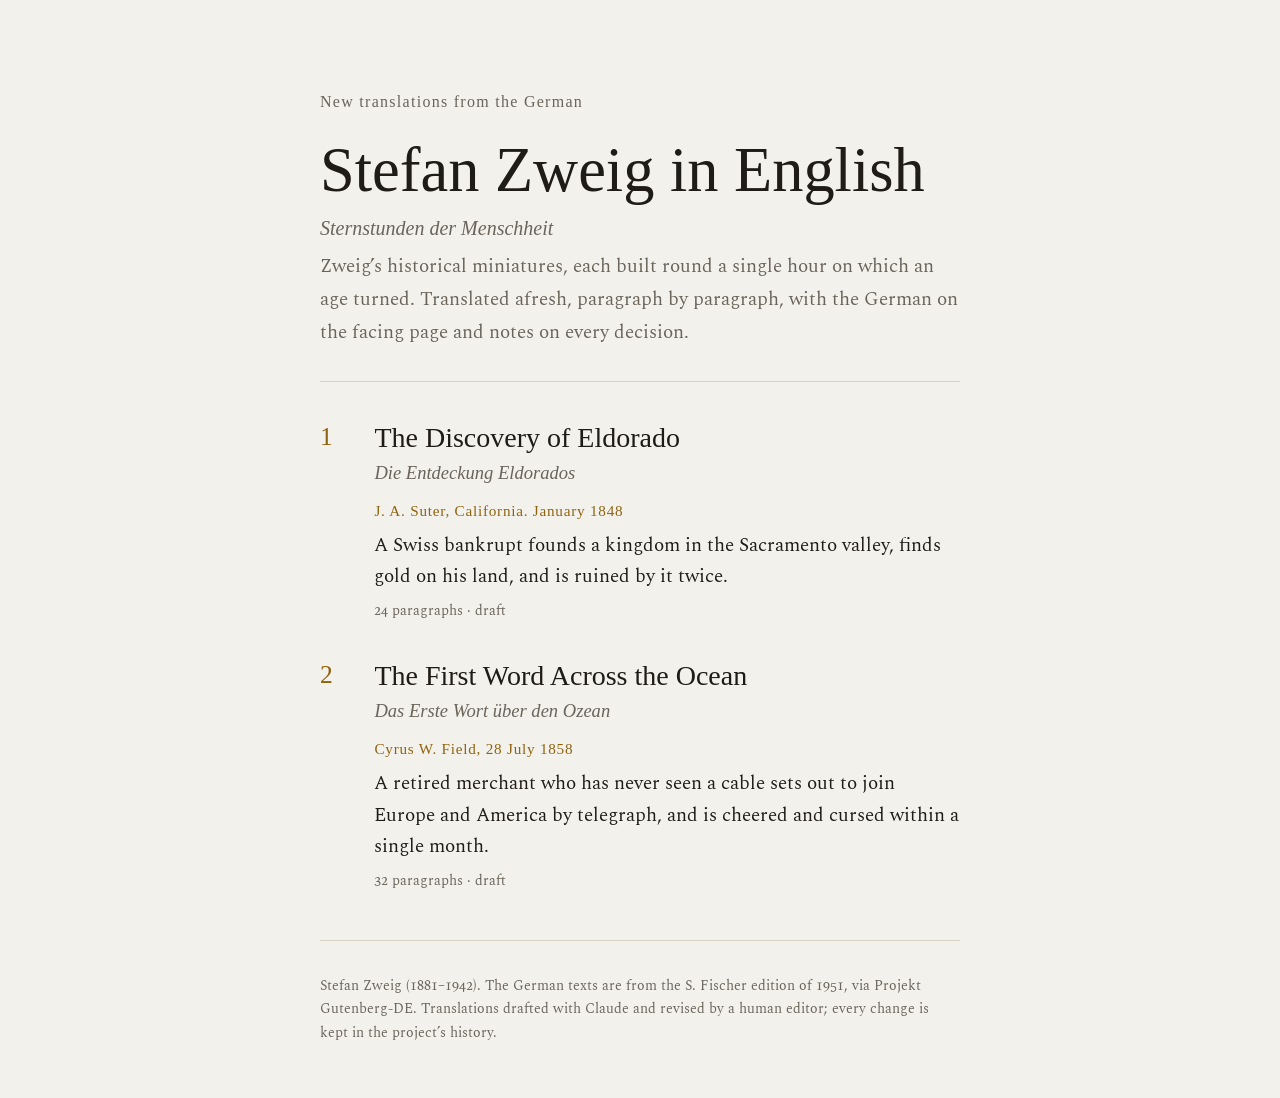
==== commit e81d865f: "Zweig: add 'Das Erste Wort über den Ozean'; multi-story site - Draft translation of the Atlantic-cab" ====
--- a/zweig/site/index.html
+++ b/zweig/site/index.html
@@ -4,9 +4,9 @@
 <meta charset="utf-8">
 <meta name="viewport" content="width=device-width, initial-scale=1, viewport-fit=cover">
 <!--HEAD-->
-<title>The Discovery of Eldorado</title>
+<title>Stefan Zweig in English</title>
 <meta name="claude:viewport-fit-sides" content="cover">
-<meta name="description" content="Stefan Zweig’s ‘Die Entdeckung Eldorados’ (1927), the story of Johann August Suter and the California gold, in a new English translation with the German alongside.">
+<meta name="description" content="New English translations of Stefan Zweig’s historical miniatures from Sternstunden der Menschheit, with the German alongside.">
 <link rel="preconnect" href="https://fonts.googleapis.com">
 <link rel="preconnect" href="https://fonts.gstatic.com" crossorigin>
 <link rel="stylesheet" href="https://fonts.googleapis.com/css2?family=IM+Fell+English:ital@0;1&family=IM+Fell+English+SC&family=Spectral:ital,wght@0,400;0,600;1,400&display=swap">
@@ -155,142 +155,46 @@
 footer { color: var(--muted); font-size: var(--small); border-top: 1px solid var(--rule); padding-block: 1.2rem 2.5rem; }
 
 @media (prefers-reduced-motion: no-preference) { html { scroll-behavior: smooth; } }
+
+/* ── Navigation and contents ── */
+.crumbs { font-family: var(--caps); letter-spacing: 0.06em; font-size: 0.95rem; margin: 0 0 2.2rem; }
+.crumbs a { color: var(--muted); text-decoration: none; }
+.crumbs a:hover { color: var(--gold); }
+.pager { display: flex; flex-wrap: wrap; justify-content: space-between; gap: 0.5rem 1.5rem; }
+.pager a { text-decoration: none; }
+.contents { list-style: none; padding: 0; margin: 0 0 3rem; display: grid; gap: 2.4rem; }
+.contents li { display: grid; grid-template-columns: 2.4rem minmax(0, 1fr); gap: 0 1rem; }
+.contents .num { font-family: var(--display); font-size: 1.6rem; color: var(--gold); line-height: 1.2; font-variant-numeric: oldstyle-nums; }
+.contents h2 { font-family: var(--display); font-weight: 400; font-size: 1.75rem; line-height: 1.15; margin: 0; text-wrap: balance; }
+.contents h2 a { color: var(--ink); text-decoration: none; }
+.contents h2 a:hover { color: var(--gold); }
+.contents .de { font-family: var(--display); font-style: italic; color: var(--muted); margin: 0.15rem 0 0; }
+.contents .line { font-family: var(--caps); letter-spacing: 0.05em; color: var(--gold); font-size: 0.95rem; margin: 0.6rem 0 0; }
+.contents .blurb { margin: 0.4rem 0 0; }
+.contents .meta { margin: 0.35rem 0 0; color: var(--muted); font-size: var(--small); }
+.intro { font-size: 1.05em; }
+
 </style>
 </head>
 <body>
 <div class="wrap">
   <header class="title">
-    <p class="eyebrow">Stefan Zweig · from <i>Sternstunden der Menschheit</i> · 1927</p>
-    <h1>The Discovery of Eldorado</h1>
-    <p class="subtitle" lang="de">Die Entdeckung Eldorados</p>
-    <p class="dateline">J. A. Suter, California. January 1848</p>
-    <p class="byline">A new English translation from the German, in 24 paragraphs.</p>
-    <div class="controls">
-      <span class="status">Draft translation, awaiting editorial review</span>
-      <button class="toggle" id="toggle-de" type="button" aria-pressed="false">Show the German</button>
-      <button class="toggle" id="toggle-notes" type="button" aria-pressed="true">Note numbers</button>
-    </div>
+    <p class="eyebrow">New translations from the German</p>
+    <h1>Stefan Zweig in English</h1>
+    <p class="subtitle" lang="de">Sternstunden der Menschheit</p>
+    <p class="byline intro">Zweig’s historical miniatures, each built round a single hour on which an age turned. Translated afresh, paragraph by paragraph, with the German on the facing page and notes on every decision.</p>
   </header>
-</div>
-
-<main class="wrap story">
-<section class="part"><h2 class="part-head"><span class="en">Weary of Europe</span><span class="de" lang="de">Der Europamüde</span></h2>
-<div class="pair" id="p01"><p class="en">1834. A steamer bound for America is making its way from Le Havre to New York. In the very midst of the desperadoes, one among hundreds, Johann August Suter<sup class="nref" id="nref-1"><a href="#note-1" aria-label="Note 1">1</a></sup>, native of Rynenberg near Basel<sup class="nref" id="nref-2"><a href="#note-2" aria-label="Note 2">2</a></sup>, thirty-one years of age and in the utmost haste to put the ocean between himself and the courts of Europe, bankrupt, thief, forger of bills, has simply left his wife and three children in the lurch, procured himself a little money in Paris with a fraudulent passport, and is now in search of a new existence. On 7 July he lands in New York, and there for two years he plies every trade possible and impossible, turning packer, druggist, dentist, vendor of medicines, tavern-keeper. At length, settled after a fashion<sup class="nref" id="nref-3"><a href="#note-3" aria-label="Note 3">3</a></sup>, he establishes himself in an inn, sells it again, and, following the magical drift of the age<sup class="nref" id="nref-4"><a href="#note-4" aria-label="Note 4">4</a></sup>, moves on to Missouri. There he becomes a farmer, in a short time acquires a small property of his own, and might live in peace. But always there are people hurrying past his house, fur-traders, hunters, adventurers, and soldiers, they come from the West, they go to the West, and little by little this word West acquires a magical ring. First, so much is known, there are plains, plains with immense herds of buffalo, empty of men for days, for weeks on end, ridden through only by the Red Indians<sup class="nref" id="nref-5"><a href="#note-5" aria-label="Note 5">5</a></sup>, then come mountains, high, unclimbed, then at last that other land of which no one knows anything certain and whose fabled riches are everywhere extolled, California, the still unexplored. A land flowing with milk and honey<sup class="nref" id="nref-6"><a href="#note-6" aria-label="Note 6">6</a></sup>, free to any man who will take it – only far, infinitely far, and to be reached at peril of one’s life.</p><p class="de" lang="de">1834. Ein Amerikadampfer steuert von Le Hâvre nach Neuyork. Mitten unter den Desperados, einer unter Hunderten, Johann August Suter, heimisch zu Rynenberg bei Basel, 31 Jahre alt und höchst eilig, das Weltmeer zwischen sich und den europäischen Gerichten zu haben, Bankerotteur, Dieb, Wechselfälscher, hat er seine Frau und drei Kinder einfach im Stich gelassen, in Paris sich mit einem betrügerischen Ausweis etwas Geld verschafft und ist nun auf der Suche nach neuer Existenz. Am 7. Juli landet er in Neuyork und treibt dort zwei Jahre lang alle möglichen und unmöglichen Geschäfte, wird Packer, Drogist, Zahnarzt, Arzneiverkäufer, Tavernenhälter. Schließlich, einigermaßen gesettlet, siedelt er sich in einem Wirtshaus an, verkauft es wieder und zieht, dem magischen Zug der Zeit folgend, nach Missouri. Dort wird er Landmann, schafft sich in kurzer Zeit ein kleines Eigentum und könnte ruhig leben. Aber immer hasten Menschen an seinem Hause vorbei, Pelzhändler, Jäger, Abenteurer und Soldaten, sie kommen vom Westen, sie ziehen nach Westen, und dieses Wort Westen bekommt allmählich einen magischen Klang. Zuerst, so weiß man, sind Steppen, Steppen mit ungeheuren Büffelherden, tageweit, wochenweit menschenleer, nur durchjagt von den Rothäuten, dann kommen Gebirge, hoch, unerstiegen, dann endlich jenes andere Land, von dem niemand Genaues weiß und dessen sagenhafter Reichtum gerühmt wird, Kalifornien, das noch unerforschte. Ein Land, wo Milch und Honig fließt, frei jedem, der es nehmen will – nur weit, unendlich weit und lebensgefährlich zu erreichen.</p><a class="pnum" href="#p01" aria-label="Paragraph 1">1</a></div>
-<div class="pair" id="p02"><p class="en">But Johann August Suter has the blood of an adventurer, it holds no lure for him to sit still and till his good land. One day, in the year 1837, he sells all that he has, fits out an expedition with wagons and horses and herds of buffalo, and sets out from Fort Independence into the unknown.</p><p class="de" lang="de">Aber Johann August Suter hat Abenteurerblut, ihn lockt es nicht, stillzusitzen und seinen guten Grund zu bebauen. Eines Tages, im Jahre 1837, verkauft er sein Hab und Gut, rüstet eine Expedition mit Wagen und Pferden und Büffelherden aus und zieht vom Fort Independence ins Unbekannte.</p><a class="pnum" href="#p02" aria-label="Paragraph 2">2</a></div>
-</section>
-<section class="part"><h2 class="part-head"><span class="en">The March to California</span><span class="de" lang="de">Der Marsch nach Kalifornien</span></h2>
-<div class="pair" id="p03"><p class="en">1838. Two officers, five missionaries, three women set out in buffalo-wagons<sup class="nref" id="nref-7"><a href="#note-7" aria-label="Note 7">7</a></sup> into the infinite emptiness. Across plains and plains, and at last over the mountains, towards the Pacific Ocean. For three months they travel, to arrive at the end of October at Fort Vancouver. The two officers have left Suter before this, the missionaries go no farther, the three women have died on the way of privation.</p><p class="de" lang="de">1838. Zwei Offiziere, fünf Missionare, drei Frauen ziehen aus in Büffelwagen ins unendliche Leere. Durch Steppen und Steppen, schließlich über die Berge, dem Pazifischen Ozean entgegen. Drei Monate lang reisen sie, um Ende Oktober in Fort Van Couver anzukommen. Die beiden Offiziere haben Suter schon vorher verlassen, die Missionare gehen nicht weiter, die drei Frauen sind unterwegs an den Entbehrungen gestorben.</p><a class="pnum" href="#p03" aria-label="Paragraph 3">3</a></div>
-<div class="pair" id="p04"><p class="en">Suter is alone, in vain they seek to keep him at Vancouver<sup class="nref" id="nref-8"><a href="#note-8" aria-label="Note 8">8</a></sup>, offer him a position – he refuses everything, the lure of the magical name is in his blood. In a wretched sailing-ship he crosses the Pacific, first to the Sandwich Islands, and, after endless difficulties along the coasts of Alaska, lands at a forsaken spot by the name of San Francisco. San Francisco – not the city of today, which after the earthquake shot up with redoubled growth to its millions – no, only a miserable fishing village, so called after the mission of the Franciscans, not even the capital of that obscure Mexican province of California which lies fallow, neglected, ungoverned and unflowering, in the most luxuriant zone of the new continent.</p><p class="de" lang="de">Suter ist allein, vergebens sucht man ihn zurückzuhalten in Van Couver, bietet ihm eine Stellung an – er lehnt alles ab, die Lockung des magischen Namens sitzt ihm im Blut. Mit einem erbärmlichen Segler durchkreuzt er den Pazifik zuerst zu den Sandwichinseln und landet, nach unendlichen Schwierigkeiten an den Küsten von Alaska vorbei, an einem verlassenen Platz, namens San Franzisko. San Franzisko – nicht die Stadt von heute, nach dem Erdbeben mit verdoppeltem Wachstum zu Millionenzahlen emporgeschossen – nein, nur ein elendes Fischerdorf, so nach der Mission der Franziskaner genannt, nicht einmal Hauptstadt jener unbekannten mexikanischen Provinz Kalifornien, die verwahrlost, ohne Zucht und Blüte, in der üppigsten Zone des neuen Kontinents brachliegt.</p><a class="pnum" href="#p04" aria-label="Paragraph 4">4</a></div>
-<div class="pair" id="p05"><p class="en">Spanish disorder, aggravated by the absence of all authority, revolts, a want of beasts of burden and of men, a want of energy to take things in hand. Suter hires a horse and drives it down into the fertile valley of the Sacramento: a single day suffices to show him that here there is room not merely for a farm, for a great estate, but space for a kingdom. The next day he rides to Monterey, the wretched capital, presents himself to Governor Alvarado<sup class="nref" id="nref-9"><a href="#note-9" aria-label="Note 9">9</a></sup>, and explains his intention of bringing the land under cultivation. He has brought Kanakas<sup class="nref" id="nref-10"><a href="#note-10" aria-label="Note 10">10</a></sup> with him from the islands, means to have more of these diligent and industrious coloured men sent after him regularly, and undertakes to build settlements and to found a little realm, a colony, New Helvetia.</p><p class="de" lang="de">Spanische Unordnung, gesteigert durch Abwesenheit jeder Autorität, Revolten, Mangel an Arbeitstieren und Menschen, Mangel an zupackender Energie. Suter mietet ein Pferd, treibt es hinab in das fruchtbare Tal des Sakramento: ein Tag genügt, um ihm zu zeigen, daß hier nicht nur Platz ist für eine Farm, für ein großes Gut, sondern Raum für ein Königreich. Am nächsten Tag reitet er nach Monte Rey, in die klägliche Hauptstadt, stellt sich dem Gouverneur Alverado vor, erklärt ihm seine Absicht, das Land urbar zu machen. Er hat Kanaken mitgebracht von den Inseln, will regelmäßig diese fleißigen und arbeitsamen Farbigen von dort sich nachkommen lassen und macht sich anheischig, Ansiedlungen zu bauen und ein kleines Reich, eine Kolonie, Neu-Helvetien, zu gründen.</p><a class="pnum" href="#p05" aria-label="Paragraph 5">5</a></div>
-<div class="pair" id="p06"><p class="en">‘Why New Helvetia?’ asks the Governor. ‘I am a Swiss and a republican,’ answers Suter.</p><p class="de" lang="de">»Warum Neu-Helvetien?« fragt der Gouverneur. »Ich bin Schweizer und Republikaner«, antwortet Suter.</p><a class="pnum" href="#p06" aria-label="Paragraph 6">6</a></div>
-<div class="pair" id="p07"><p class="en">‘Good, do what you will, I give you a concession for ten years.’</p><p class="de" lang="de">»Gut, tun Sie, was Sie wollen, ich gebe Ihnen eine Konzession auf zehn Jahre.«</p><a class="pnum" href="#p07" aria-label="Paragraph 7">7</a></div>
-<div class="pair" id="p08"><p class="en">One sees: business is quickly concluded out there. A thousand miles from any civilisation, the energy of a single man fetches a different price from what it fetches at home.</p><p class="de" lang="de">Man sieht: Geschäfte werden dort rasch abgeschlossen. Tausend Meilen von jeder Zivilisation hat Energie eines einzelnen Menschen einen anderen Preis als zu Hause.</p><a class="pnum" href="#p08" aria-label="Paragraph 8">8</a></div>
-</section>
-<section class="part"><h2 class="part-head"><span class="en">New Helvetia</span><span class="de" lang="de">Neu-Helvetien</span></h2>
-<div class="pair" id="p09"><p class="en">1839. A caravan trundles slowly upstream along the banks of the Sacramento. In front Suter on horseback, rifle slung, behind him two or three Europeans, then a hundred and fifty Kanakas in short shirts, then thirty buffalo-wagons with provisions, seed, and ammunition, fifty horses, seventy-five mules, cows and sheep, then a short rearguard – that is the whole army that means to conquer itself a New Helvetia.</p><p class="de" lang="de">1839. Eine Karawane karrt langsam längs der Ufer des Sakramento hinauf. Voran Suter zu Pferd, das Gewehr umgeschnallt, hinter ihm zwei, drei Europäer, dann hundertfünfzig Kanaken in kurzem Hemd, dann dreißig Büffelwagen mit Lebensmitteln, Samen und Munition, fünfzig Pferde, fünfundsiebzig Maulesel, Kühe und Schafe, dann eine kurze Nachhut – das ist die ganze Armee, die sich Neu-Helvetien erobern will.</p><a class="pnum" href="#p09" aria-label="Paragraph 9">9</a></div>
-<div class="pair" id="p10"><p class="en">Before them rolls a gigantic<sup class="nref" id="nref-11"><a href="#note-11" aria-label="Note 11">11</a></sup> wave of fire. They set the forests alight, a more convenient method than clearing them. And scarcely has the vast blaze raced across the land when, upon the still-smoking stumps, they begin their work. Storehouses are built, wells dug, the soil, which needs no ploughing, sown, folds made for the endless herds; little by little new hands flow in from the neighbouring places, from the abandoned mission settlements.</p><p class="de" lang="de">Vor ihnen rollt eine gigantische Feuerwoge. Sie zünden die Wälder an, bequemere Methode, als sie auszuroden. Und kaum, daß die riesige Lohe über das Land gerannt ist, noch auf den rauchenden Baumstrünken, beginnen sie ihre Arbeit. Magazine werden gebaut, Brunnen gegraben, der Boden, der keiner Pflügung bedarf, besät, Hürden geschaffen für die unendlichen Herden; allmählich strömt von den Nachbarorten Zuwachs aus den verlassenen Missionskolonien.</p><a class="pnum" href="#p10" aria-label="Paragraph 10">10</a></div>
-<div class="pair" id="p11"><p class="en">The success is gigantic. The crops yield five hundred per cent at once. The barns are bursting, soon the herds are counted in thousands, and notwithstanding the continual difficulties in the country, the expeditions against the natives, who again and again venture raids upon the flourishing colony, New Helvetia unfolds to a tropical, gigantic greatness. Canals, mills, trading-posts are established, ships ply up and down the rivers, Suter supplies not only Vancouver and the Sandwich Islands but every sailing-ship that puts in at California, he plants fruit, the fruit of California so famous and so much admired today. And behold! it thrives<sup class="nref" id="nref-12"><a href="#note-12" aria-label="Note 12">12</a></sup>, and so he sends for vines from France and from the Rhine, and after a few years they cover wide tracts of land. For himself he builds houses and sumptuous farms, has a Pleyel piano brought from Paris, a hundred and eighty days’ journey, and a steam-engine from New York, drawn by sixty buffalo across the whole continent. He has credit and balances with the greatest banking-houses of England and France, and now, forty-five years old, at the height of his triumph, he remembers that fourteen years ago he left a wife and three children somewhere in the world. He writes to them and invites them to come to him, into his principality. For now he feels the fullness in his fists<sup class="nref" id="nref-13"><a href="#note-13" aria-label="Note 13">13</a></sup>, he is lord of New Helvetia, one of the richest men in the world, and will remain so. At last the United States, too, wrest the neglected colony from Mexico’s hands. Now all is secured and safe. A few years more, and Suter is the richest man in the world<sup class="nref" id="nref-14"><a href="#note-14" aria-label="Note 14">14</a></sup>.</p><p class="de" lang="de">Der Erfolg ist gigantisch. Die Saaten tragen sofort fünfhundert Prozent. Die Scheuern bersten, bald zählen die Herden nach Tausenden, und ungeachtet der fortwährenden Schwierigkeiten im Lande, der Expeditionen gegen die Eingeborenen, die immer wieder Einbrüche in die aufblühende Kolonie wagen, entfaltet sich Neu-Helvetien zu tropisch gigantischer Größe. Kanäle, Mühlen, Faktoreien werden geschaffen, auf den Flüssen fahren Schiffe stromauf und stromab, Suter versorgt nicht nur Van Couver und die Sandwichinseln, sondern auch alle Segler, die in Kalifornien anlegen, er pflanzt Obst, das heute so berühmte und vielbewunderte Obst Kaliforniens. Sieh da! es gedeiht, und so läßt er Weinreben kommen aus Frankreich und vom Rhein, und nach wenigen Jahren bedecken sie weite Gelände. Sich selbst baut er Häuser und üppige Farmen, läßt ein Klavier von Pleyel hundertachtzig Tagereisen weit aus Paris kommen und eine Dampfmaschine mit sechzig Büffeln von Neuyork her über den ganzen Kontinent. Er hat Kredite und Guthaben bei den größten Bankhäusern Englands und Frankreichs, und nun, fünfundvierzig Jahre alt, auf der Höhe seines Triumphes, erinnert er sich, vor vierzehn Jahren eine Frau und drei Kinder irgendwo in der Welt gelassen zu haben. Er schreibt ihnen und ladet sie zu sich, in sein Fürstentum. Denn jetzt fühlt er die Fülle in den Fäusten, er ist Herr von Neu-Helvetien, einer der reichsten Männer der Welt, und wird es bleiben. Endlich reißen auch die Vereinigten Staaten die verwahrloste Kolonie aus Mexikos Händen. Nun ist alles gesichert und geborgen. Ein paar Jahre noch, und Suter ist der reichste Mann der Welt.</p><a class="pnum" href="#p11" aria-label="Paragraph 11">11</a></div>
-</section>
-<section class="part"><h2 class="part-head"><span class="en">The Fateful Stroke of the Spade</span><span class="de" lang="de">Der verhängnisvolle Spatenstich</span></h2>
-<div class="pair" id="p12"><p class="en">1848, in January. Suddenly James W. Marshall, his carpenter, comes bursting excitedly into Johann August Suter’s house: he must speak to him without fail. Suter is astonished, for only yesterday he sent Marshall up to his farm at Coloma to set up a new sawmill there. And now the man has come back without leave, stands before him trembling with excitement, presses him into his room, locks the door, and draws from his pocket a handful of sand with a few yellow grains in it. Yesterday, while digging, he had noticed this curious metal; he believed it was gold, but the others had laughed at him. Suter grows grave, takes the grains, and makes the assay<sup class="nref" id="nref-15"><a href="#note-15" aria-label="Note 15">15</a></sup>: it is gold. He resolves to ride up to the farm with Marshall first thing the next day, but the master carpenter is the first to be seized by the terrible fever that will soon shake the world: that very night, in the midst of a storm, he rides back, impatient for certainty.</p><p class="de" lang="de">1848, im Januar. Plötzlich kommt James W. Marshall, sein Schreiner, aufgeregt zu Johann August Suter ins Haus gestürzt, er müsse ihn unbedingt sprechen. Suter ist erstaunt, hat er doch noch gestern Marshall hinauf geschickt in seine Farm nach Coloma, dort ein neues Sägewerk anzulegen. Und nun ist der Mann ohne Erlaubnis zurückgekehrt, steht zitternd vor Aufregung vor ihm, drängt ihn in sein Zimmer, schließt die Tür ab und zieht aus der Tasche eine Handvoll Sand mit ein paar gelben Körnern darin. Gestern beim Graben sei ihm dieses sonderbare Metall aufgefallen, er glaube, es sei Gold, aber die anderen hätten ihn ausgelacht. Suter wird ernst, nimmt die Körner, macht die Scheideprobe: es ist Gold. Er entschließt sich, sofort am nächsten Tage mit Marshall zur Farm hinaufzureiten, aber der Zimmermeister ist als erster von dem furchtbaren Fieber ergriffen, das bald die Welt durchschütteln wird: noch in der Nacht, mitten im Sturm reitet er zurück, ungeduldig nach Gewißheit.</p><a class="pnum" href="#p12" aria-label="Paragraph 12">12</a></div>
-<div class="pair" id="p13"><p class="en">The next morning Colonel Suter is at Coloma; they dam the mill-race<sup class="nref" id="nref-16"><a href="#note-16" aria-label="Note 16">16</a></sup> and examine the sand. One need only take a sieve and shake it a little to and fro, and the grains of gold remain, gleaming, on the black mesh. Suter gathers the few white men about him, takes their word of honour to keep silent until the sawmill is finished, and then rides back to his farm, grave and resolute. Tremendous thoughts move him: within the memory of man, gold has never lain so easily to hand, so openly in the earth, and this earth is his, is Suter’s property. A decade seems to have been leapt over in a single night: he is the richest man in the world.</p><p class="de" lang="de">Am nächsten Morgen ist Colonel Suter in Coloma, sie dämmen den Kanal ab und untersuchen den Sand. Man braucht nur ein Sieb zu nehmen, ein wenig hin und her zu schütteln, und die Goldkörner bleiben blank auf dem schwarzen Geflecht. Suter versammelt die paar weißen Leute um sich, nimmt ihnen das Ehrenwort ab, zu schweigen, bis das Sägewerk vollendet sei, dann reitet er ernst und entschlossen wieder zu seiner Farm zurück. Ungeheure Gedanken bewegen ihn: soweit man sich entsinnen kann, hat niemals das Gold so leicht faßbar, so offen in der Erde gelegen, und diese Erde ist sein, ist Suters Eigentum. Ein Jahrzehnt scheint übersprungen in einer Nacht: Er ist der reichste Mann der Welt.</p><a class="pnum" href="#p13" aria-label="Paragraph 13">13</a></div>
-</section>
-<section class="part"><h2 class="part-head"><span class="en">The Rush</span><span class="de" lang="de">Der Rush</span></h2>
-<div class="pair" id="p14"><p class="en">The richest man? No – the poorest, the most wretched, the most disappointed beggar on this earth. Within eight days the secret is betrayed, a woman – always a woman! – has told it to some passer-by and given him a few grains of gold. And what now follows is without precedent. At once all Suter’s men leave their work, the smiths run from the forge, the shepherds from the flocks, the vine-dressers from the vines, the soldiers abandon their rifles, all are as if possessed and run with hastily fetched sieves and saucepans to the sawmill, to shake gold out of the sand. Overnight the whole country is deserted, the milch-cows, which no one milks, bellow and die, the herds of buffalo break their folds and trample into the fields, where the grain rots on the stalk, the dairies stand idle, the barns fall in, the vast wheelwork of the gigantic enterprise stands still. Telegraphs flash<sup class="nref" id="nref-18"><a href="#note-18" aria-label="Note 18">18</a></sup> the golden promise over lands and seas. And already people are coming up from the towns, from the harbours, sailors desert their ships, government officials their posts, in long, endless columns they come streaming from the east, from the west, on foot, on horseback, and by wagon, the Rush<sup class="nref" id="nref-17"><a href="#note-17" aria-label="Note 17">17</a></sup>, the human swarm of locusts, the gold-diggers. An unbridled, brutal horde, knowing no law but that of the fist, no command but that of the revolver, pours over the flourishing colony. To them everything is ownerless, no one dares to stand up to these desperadoes. They slaughter Suter’s cows, they pull down his barns to build themselves houses, they trample his fields, they steal his machines – overnight Johann August Suter has become a pauper, like King Midas, stifled in his own gold<sup class="nref" id="nref-19"><a href="#note-19" aria-label="Note 19">19</a></sup>.</p><p class="de" lang="de">Der reichste Mann? Nein – der ärmste, der jämmerlichste, der enttäuschteste Bettler dieser Erde. Nach acht Tagen ist das Geheimnis verraten, eine Frau – immer eine Frau! – hat es irgendeinem Vorübergehenden erzählt und ihm ein paar Goldkörner gegeben. Und was nun geschieht, ist ohne Beispiel. Sofort lassen alle Männer Suters ihre Arbeit, die Schlosser laufen von der Schmiede, die Schäfer von den Herden, die Weinbauern von den Reben, die Soldaten lassen ihre Gewehre, alles ist wie besessen und rennt mit rasch geholten Sieben und Kasserollen hin zum Sägewerk, Gold aus dem Sand zu schütteln. Über Nacht ist das ganze Land verlassen, die Milchkühe, die niemand melkt, brüllen und verrecken, die Büffelherden zerreißen ihre Hürden, stampfen hinein in die Felder, wo die Frucht am Halme verfault, die Käsereien arbeiten nicht, die Scheunen stürzen ein, das ungeheure Räderwerk des gigantischen Betriebes steht still. Telegraphen sprühen die goldene Verheißung über Länder und Meere. Und schon kommen die Leute herauf von den Städten, von den Häfen, Matrosen verlassen ihre Schiffe, die Regierungsbeamten ihren Posten, in langen, unendlichen Kolonnen zieht es von Osten, von Westen, zu Fuß, zu Pferd und zu Wagen heran, der Rush, der menschliche Heuschreckenschwarm, die Goldgräber. Eine zügellose, brutale Horde, die kein Gesetz kennt als das der Faust, kein Gebot als das ihres Revolvers, ergießt sich über die blühende Kolonie. Alles ist für sie herrenlos, niemand wagt diesen Desperados entgegenzutreten. Sie schlachten Suters Kühe, sie reißen seine Scheuern ein, um sich Häuser zu bauen, sie zerstampfen seine Äcker, sie stehlen seine Maschinen – über Nacht ist Johann August Suter bettelarm geworden, wie König Midas, erstickt im eigenen Gold.</p><a class="pnum" href="#p14" aria-label="Paragraph 14">14</a></div>
-<div class="pair" id="p15"><p class="en">And ever more violent grows this unexampled storm after gold; the news has gone out into the world, from New York alone a hundred ships set sail, from Germany, from England, from France, from Spain, in 1848, 1849, 1850, 1851, enormous hordes of adventurers come over. Some sail round Cape Horn, but that is too long for the most impatient, and so they choose the more dangerous way across the Isthmus of Panama. A company, swift to resolve, briskly builds a railway across the Isthmus, at which thousands of labourers perish of fever, only so that the impatient may be spared three or four weeks and reach the gold the sooner. Across the continent move enormous caravans, people of all races and tongues, and all of them grub about in Johann August Suter’s property as though on their own ground. On the soil of San Francisco, which belongs to him by sealed act of the government, a city grows with the speed of a dream, strangers sell one another his land and soil, and the name New Helvetia, his realm, vanishes behind the magic word: Eldorado, California.</p><p class="de" lang="de">Und immer gewaltiger wird dieser beispiellose Sturm nach Gold; die Nachricht ist in die Welt gedrungen, von Neuyork allein gehen hundert Schiffe ab, aus Deutschland, aus England, aus Frankreich, aus Spanien kommen 1848, 1849, 1850, 1851 ungeheure Abenteurerhorden herübergezogen. Einige fahren um das Kap Hoorn, das ist aber den Ungeduldigsten zu lang, so wählen sie den gefährlicheren Weg über den Isthmus von Panama. Eine rasch entschlossene Kompanie baut flink am Isthmus eine Eisenbahn, bei der Tausende Arbeiter im Fieber zugrunde gehen, nur damit für die Ungeduldigen drei bis vier Wochen erspart würden und sie früher zum Gold gelangen. Quer über den Kontinent ziehen riesige Karawanen, Menschen aller Rassen und Sprachen, und alle wühlen sie in Johann August Suters Eigentum wie auf eigenem Grunde. Auf der Erde von San Franzisko, die ihm durch besiegelten Akt der Regierung zugehört, wächst in traumhafter Geschwindigkeit eine Stadt, fremde Menschen verkaufen sich gegenseitig seinen Grund und Boden, und der Name Neu-Helvetien, sein Reich, verschwindet hinter dem magischen Wort: Eldorado, Kalifornien.</p><a class="pnum" href="#p15" aria-label="Paragraph 15">15</a></div>
-<div class="pair" id="p16"><p class="en">Johann August Suter, bankrupt once more, stares as if paralysed at this gigantic crop of dragon’s teeth<sup class="nref" id="nref-20"><a href="#note-20" aria-label="Note 20">20</a></sup>. At first he tries to dig with the rest and, with his servants and companions, to exploit the riches himself, but all of them desert him. So he withdraws altogether from the gold district, to a secluded farm near the mountains, away from the accursed river and the unholy sand, to his farm the Hermitage<sup class="nref" id="nref-21"><a href="#note-21" aria-label="Note 21">21</a></sup>. There his wife at last reaches him with the three children, now grown, but scarcely has she arrived when she dies of the exhaustion of the journey. Yet three sons are there now, eight arms, and with them Johann August Suter takes up farming; once more, now with his three sons, he works his way up, quietly, tenaciously, and turns to account the fantastic fertility of this soil. Once more he harbours and hides<sup class="nref" id="nref-22"><a href="#note-22" aria-label="Note 22">22</a></sup> a great design.</p><p class="de" lang="de">Johann August Suter, noch einmal bankerott, starrt wie gelähmt auf diese gigantische Drachensaat. Zuerst versucht er mitzugraben und selbst mit seinen Dienern und Gefährten den Reichtum auszunützen, aber alle verlassen ihn. So zieht er sich ganz aus dem Golddistrikt zurück, in eine abgesonderte Farm, nahe dem Gebirge, weg von dem verfluchten Fluß und dem unheiligen Sand, in seine Farm Eremitage. Dort erreicht ihn endlich seine Frau mit den drei herangewachsenen Kindern, aber kaum angelangt, stirbt sie infolge der Erschöpfung der Reise. Doch drei Söhne sind jetzt da, acht Arme, und mit ihnen beginnt Johann August Suter die Landwirtschaft; noch einmal, nun mit seinen drei Söhnen, arbeitet er sich empor, still, zäh, und nützt die phantastische Fruchtbarkeit dieser Erde. Noch einmal birgt und verbirgt er einen großen Plan.</p><a class="pnum" href="#p16" aria-label="Paragraph 16">16</a></div>
-</section>
-<section class="part"><h2 class="part-head"><span class="en">The Lawsuit</span><span class="de" lang="de">Der Prozeß</span></h2>
-<div class="pair" id="p17"><p class="en">1850. California has been admitted into the Union of the United States. Under their stern discipline, after riches, order at last comes to the gold-possessed land. Anarchy is tamed, the law regains its rights.</p><p class="de" lang="de">1850. Kalifornien ist in die Union der Vereinigten Staaten aufgenommen worden. Unter ihrer strengen Zucht kommt nach dem Reichtum endlich Ordnung in das goldbesessene Land. Die Anarchie ist gebändigt, das Gesetz gewinnt wieder sein Recht.</p><a class="pnum" href="#p17" aria-label="Paragraph 17">17</a></div>
-<div class="pair" id="p18"><p class="en">And now Johann August Suter suddenly comes forward with his claims. The whole of the ground, so he demands, on which the city of San Francisco is built belongs to him by every right. The State is bound to make good the damage he has suffered by the theft of his property, of all the gold extracted from his soil he claims his share. A lawsuit begins, of dimensions such as mankind had never known before. Johann August Suter sues 17,221 farmers who have settled on his plantations and calls upon them to quit the stolen land, he demands 25 million dollars from the State of California for having simply appropriated the roads, canals, bridges, dams, and mills he built, he demands 25 million dollars from the Union as compensation for property destroyed, and in addition his share of the gold extracted. He has had his elder son<sup class="nref" id="nref-23"><a href="#note-23" aria-label="Note 23">23</a></sup>, Emil, study law in Washington in order to conduct the case, and he uses the enormous revenues of his new farms solely to feed this costly lawsuit. For four years he drives it through every court.</p><p class="de" lang="de">Und nun tritt Johann August Suter plötzlich vor mit seinen Ansprüchen. Der ganze Boden, so heischt er, auf dem die Stadt San Franzisko gebaut ist, gehört ihm nach Fug und Recht. Der Staat ist verpflichtet, den Schaden, den er durch Diebstahl seines Eigentums erlitten, gutzumachen, an allem aus seiner Erde geförderten Gold beansprucht er sein Teil. Ein Prozeß beginnt, in Dimensionen, wie sie die Menschheit vor ihm nie gekannt. Johann August Suter verklagt 17 221 Farmer, die sich in seinen Pflanzungen angesiedelt haben, und fordert sie auf, den gestohlenen Grund zu räumen, er verlangt 25 Millionen Dollar vom Staate Kalifornien dafür, daß er sich die von ihm gebauten Wege, Kanäle, Brücken, Stauwerke, Mühlen einfach angeeignet habe, er verlangt von der Union 25 Millionen Dollar als Schadenersatz für zerstörtes Gut und außerdem noch seinen Anteil am geförderten Gold. Er hat seinen älteren Sohn, Emil, in Washington die Rechte studieren lassen, um den Prozeß zu führen, und verwendet die ungeheuren Einnahmen aus seinen neuen Farmen einzig dazu, diesen kostspieligen Prozeß zu nähren. Vier Jahre lang treibt er ihn durch alle Instanzen.</p><a class="pnum" href="#p18" aria-label="Paragraph 18">18</a></div>
-<div class="pair" id="p19"><p class="en">On 15 March 1855 judgement is at last pronounced. The incorruptible Judge Thompson, the highest official in California, recognises Johann August Suter’s rights to the land as entirely justified and inviolable.</p><p class="de" lang="de">Am 15. März 1855 wird endlich das Urteil gefällt. Der unbestechliche Richter Thompson, der höchste Beamte Kaliforniens, erkennt die Rechte Johann August Suters auf den Boden als vollkommen berechtigt und unantastbar an.</p><a class="pnum" href="#p19" aria-label="Paragraph 19">19</a></div>
-<div class="pair" id="p20"><p class="en">On this day Johann August Suter has reached his goal. He is the richest man in the world.</p><p class="de" lang="de">An diesem Tage ist Johann August Suter am Ziel. Er ist der reichste Mann der Welt.</p><a class="pnum" href="#p20" aria-label="Paragraph 20">20</a></div>
-</section>
-<section class="part"><h2 class="part-head"><span class="en">The End</span><span class="de" lang="de">Das Ende</span></h2>
-<div class="pair" id="p21"><p class="en">The richest man in the world? No, and again no, the poorest beggar, the unhappiest, the most broken of men. Once more Fate deals him one of those murderous blows, but this time one that lays him low for ever. At the news of the judgement a storm breaks loose in San Francisco and throughout the country. Tens of thousands band together, all the threatened owners, the mob of the streets, the rabble ever eager for plunder, they storm the Palace of Justice and burn it down, they hunt for the judge to lynch him, and they set out, an immense multitude, to plunder the whole of Johann August Suter’s possessions. His eldest son, hard pressed by the bandits, shoots himself<sup class="nref" id="nref-25"><a href="#note-25" aria-label="Note 25">25</a></sup>, the second is murdered, the third flees and is drowned on the way home. A wave of fire<sup class="nref" id="nref-24"><a href="#note-24" aria-label="Note 24">24</a></sup> sweeps over New Helvetia, Suter’s farms are burnt down, his vines trampled, his furniture, his collections, his money carried off, and with pitiless fury the vast estate is made a wilderness. Suter himself escapes by a hair’s breadth.</p><p class="de" lang="de">Der reichste Mann der Welt? Nein, abermals nein, der ärmste Bettler, der unglücklichste, geschlagenste Mann. Wieder führt das Schicksal wider ihn einen jener mörderischen Streiche, nun aber einen, der ihn für immer zu Boden streckt. Auf die Nachricht von dem Urteil bricht ein Sturm in San Franzisko und im ganzen Lande los. Zehntausende rotten sich zusammen, alle die bedrohten Eigentümer, der Mob der Straße, das immer plünderungsfrohe Gesindel, sie stürmen den Justizpalast und brennen ihn nieder, sie suchen den Richter, um ihn zu lynchen, und sie machen sich auf, eine ungeheure Schar, um den ganzen Besitz Johann August Suters zu plündern. Sein ältester Sohn erschießt sich, von den Banditen bedrängt, der zweite wird ermordet, der dritte flieht und ertrinkt auf der Heimkehr. Eine Feuerwoge fährt über Neu-Helvetien hin, Suters Farmen werden niedergebrannt, seine Weinstöcke zertreten, sein Mobiliar, seine Sammlungen, sein Geld geraubt und mit erbarmungsloser Wut der ungeheure Besitz zur Wüstenei gemacht. Suter selbst rettet sich mit knapper Not.</p><a class="pnum" href="#p21" aria-label="Paragraph 21">21</a></div>
-<div class="pair" id="p22"><p class="en">From this blow Johann August Suter never recovered. His work is annihilated, his wife, his children are dead, his mind is deranged: one idea alone still flickers confusedly in the dulled brain: his right, the lawsuit<sup class="nref" id="nref-26"><a href="#note-26" aria-label="Note 26">26</a></sup>.</p><p class="de" lang="de">Von diesem Schlage hat sich Johann August Suter nie mehr erholt. Sein Werk ist vernichtet, seine Frau, seine Kinder sind tot, sein Geist verwirrt: nur eine Idee flackert noch wirr in dem dumpf gewordenen Gehirn: das Recht, der Prozeß.</p><a class="pnum" href="#p22" aria-label="Paragraph 22">22</a></div>
-<div class="pair" id="p23"><p class="en">For twenty-five years more<sup class="nref" id="nref-27"><a href="#note-27" aria-label="Note 27">27</a></sup> an old, feeble-minded, shabbily dressed man wanders about the Palace of Justice in Washington<sup class="nref" id="nref-28"><a href="#note-28" aria-label="Note 28">28</a></sup>. In every office there they know the ‘General’ in the dirty frock-coat and the tattered shoes who demands his billions. And again and again there are lawyers, adventurers, and sharpers who wheedle from him the last of his pension and drive him afresh into litigation. He himself wants no money, he hates the gold that has made him poor, that has murdered three of his children, that has destroyed his life. He wants only his rights, and he champions them with the querulous bitterness of the monomaniac. He petitions the Senate, he petitions Congress, he entrusts himself to all manner of helpers who, rigging the affair out with pomp, put him into a ridiculous general’s uniform and drag the unfortunate man as a figure of fun from office to office, from Congressman to Congressman. This goes on for twenty years, from 1860 to 1880, twenty miserable years of beggary. Day after day he haunts the Capitol, the scorn of every official, the sport of every street-urchin<sup class="nref" id="nref-29"><a href="#note-29" aria-label="Note 29">29</a></sup>, he to whom the richest land on earth belongs, and on whose land and soil the second capital of the giant realm stands and grows by the hour. But they let the troublesome man wait. And there, on the steps of the Capitol, on the afternoon of 17 July 1880<sup class="nref" id="nref-30"><a href="#note-30" aria-label="Note 30">30</a></sup>, the heart-seizure that releases him at last strikes him down – they carry away a dead beggar. A dead beggar, but one with a statement of claim in his pocket that secures to him and his heirs, by every earthly law, the title to the greatest fortune in the history of the world.</p><p class="de" lang="de">Fünfundzwanzig Jahre irrt dann noch ein alter, geistesschwacher, schlechtgekleideter Mann in Washington um den Justizpalast. In allen Büros kennt man dort den »General« im schmutzigen Überrock und mit den zerfetzten Schuhen, der seine Milliarden fordert. Und immer wieder finden sich Advokaten, Abenteurer und Filous, die ihm das Letzte seiner Pension entlocken und ihn neuerdings zum Prozesse treiben. Er selbst will kein Geld, er haßt das Gold, das ihn arm gemacht, das ihm drei Kinder ermordet, das sein Leben zerstört. Er will nur sein Recht und verficht es mit der querulantischen Erbitterung des Monomanen. Er reklamiert beim Senat, er reklamiert beim Kongreß, er vertraut sich allerlei Helfern an, die, mit Pomp dann die Affäre aufzäumend, ihm eine lächerliche Generalsuniform anziehen und den Unglücklichen als Popanz von Amt zu Amt, von Abgeordneten zu Abgeordneten schleppen. Das geht zwanzig Jahre lang, von 1860 bis 1880, zwanzig erbärmliche Bettlerjahre. Tag um Tag umlungert er den Kongreßpalast, Spott aller Beamten, Spiel aller Gassenjungen, er, dem das reichste Land der Erde gehört und auf dessen Grund und Boden die zweite Hauptstadt des Riesenreiches steht und stündlich wächst. Aber man läßt den Unbequemen warten. Und dort, auf der Treppe des Kongreßpalastes, trifft ihn endlich am 17. Juli 1880 am Nachmittag der erlösende Herzschlag – man trägt einen toten Bettler weg. Einen toten Bettler, aber einen mit einer Streitschrift in der Tasche, die ihm und seinen Erben nach allen irdischen Rechten den Anspruch auf das größte Vermögen der Weltgeschichte sichert.</p><a class="pnum" href="#p23" aria-label="Paragraph 23">23</a></div>
-<div class="pair" id="p24"><p class="en">No one has yet claimed Suter’s inheritance, no descendant has entered his claim. Still San Francisco stands, still a whole country stands, on another man’s ground. Still no justice has been done here, and only an artist, Blaise Cendrars<sup class="nref" id="nref-31"><a href="#note-31" aria-label="Note 31">31</a></sup>, has given the forgotten Johann August Suter at least the one right of a great destiny, the right to the wondering remembrance of posterity.</p><p class="de" lang="de">Niemand hat Suters Erbe bislang angefordert, kein Nachfahr hat seinen Anspruch angemeldet. Noch immer steht San Franzisko, steht ein ganzes Land auf fremdem Boden. Noch immer ist hier nicht Recht gesprochen, und nur ein Künstler, Blaise Cendrars, hat dem vergessenen Johann August Suter wenigstens das einzige Recht großen Schicksals gegeben, das Recht auf staunendes Gedenken der Nachwelt.</p><a class="pnum" href="#p24" aria-label="Paragraph 24">24</a></div>
-</section>
-</main>
-
-<div class="wrap">
-  <section class="back-matter" aria-labelledby="notes-h">
-    <h2 id="notes-h">Notes</h2>
-    <ol class="notes">
-<li id="note-1"><span class="kind">Note</span> <span class="span">Johann August Suter</span>. The historical figure is known in English as John Augustus Sutter. Zweig uses the German form of the name throughout and we keep it: the story is Zweig’s Suter, not the biographer’s Sutter (see DECISION-Z03). <a class="back" href="#nref-1" aria-label="Back to the text">↩</a></li>
-<li id="note-2"><span class="kind">Note</span> <span class="span">Rynenberg near Basel</span>. Zweig’s spelling. The family came from Rünenberg in the canton of Basel-Landschaft (Sutter himself was born across the border in Kandern, Baden). Kept as Zweig wrote it; Basel given in its modern form. <a class="back" href="#nref-2" aria-label="Back to the text">↩</a></li>
-<li id="note-3"><span class="kind">Note</span> <span class="span">settled after a fashion</span>. Zweig writes <em>gesettlet</em>, a jocular German past participle made from the English ‘settle’. English cannot reproduce the joke, since the word is simply English; ‘after a fashion’ keeps a little of its irony. <a class="back" href="#nref-3" aria-label="Back to the text">↩</a></li>
-<li id="note-4"><span class="kind">Note</span> <span class="span">magical drift of the age</span>. <em>magisch</em> is a leitmotif of the piece: the magical pull of the age, the magical ring of the word West, the lure of the magical name, and finally the magic word ‘Eldorado’. It is rendered ‘magical’ or ‘magic’ every time so that the chain survives. <a class="back" href="#nref-4" aria-label="Back to the text">↩</a></li>
-<li id="note-5"><span class="kind">Note</span> <span class="span">Red Indians</span>. Zweig’s <em>Rothäute</em> (literally ‘redskins’). We give the interwar British idiom ‘Red Indians’, which keeps the period register and the 1927 outlook without sharpening the slur beyond the original. The editor may prefer the literal word. <a class="back" href="#nref-5" aria-label="Back to the text">↩</a></li>
-<li id="note-6"><span class="kind">Allusion</span> <span class="span">A land flowing with milk and honey</span>. Zweig echoes Luther’s Exodus 3:8 (<em>ein Land, darin Milch und Honig fließt</em>); the English is the Authorised Version phrase an English reader recognises. <a class="back" href="#nref-6" aria-label="Back to the text">↩</a></li>
-<li id="note-7"><span class="kind">Note</span> <span class="span">buffalo-wagons</span>. Zweig’s <em>Büffelwagen</em>. Historically these would have been ox-wagons, but the buffalo is one of Zweig’s recurring images of the West (the herds, the sixty buffalo that haul the steam-engine), so the word is kept. <a class="back" href="#nref-7" aria-label="Back to the text">↩</a></li>
-<li id="note-8"><span class="kind">Note</span> <span class="span">Vancouver</span>. Zweig writes <em>Van Couver</em>, and <em>Neuyork</em>, <em>San Franzisko</em>, <em>Sakramento</em>, <em>Monte Rey</em>, <em>Le Hâvre</em>. All place-names are given silently in their standard English forms (DECISION-Z04). ‘Sandwich Islands’ is kept as the period name for Hawaii. <a class="back" href="#nref-8" aria-label="Back to the text">↩</a></li>
-<li id="note-9"><span class="kind">Note</span> <span class="span">Governor Alvarado</span>. Zweig misspells the name <em>Alverado</em>. Juan Bautista Alvarado was governor of Alta California from 1836 to 1842; the correct spelling is given silently, as with the place-names. <a class="back" href="#nref-9" aria-label="Back to the text">↩</a></li>
-<li id="note-10"><span class="kind">Note</span> <span class="span">Kanakas</span>. <em>Kanaken</em>: the nineteenth-century word, in English as in German, for Pacific Islanders employed as labourers, and the word used in the English sources on Sutter. <em>Farbigen</em> is given literally as ‘coloured men’ to keep the 1927 register. <a class="back" href="#nref-10" aria-label="Back to the text">↩</a></li>
-<li id="note-11"><span class="kind">Note</span> <span class="span">gigantic</span>. <em>gigantisch</em> recurs a dozen times in the piece (the wave of fire, the success, the enterprise, the dragon’s crop). Zweig’s insistence is deliberate and is kept, as with Szerb’s repetitions. <a class="back" href="#nref-11" aria-label="Back to the text">↩</a></li>
-<li id="note-12"><span class="kind">Note</span> <span class="span">And behold! it thrives</span>. <em>Sieh da! es gedeiht</em>, with the lower-case continuation after the exclamation, as Zweig punctuates it. ‘Behold’ is the one slightly elevated word in the passage, matching the narrator’s mock-biblical wonder. <a class="back" href="#nref-12" aria-label="Back to the text">↩</a></li>
-<li id="note-13"><span class="kind">Note</span> <span class="span">the fullness in his fists</span>. <em>die Fülle in den Fäusten</em>: the alliteration is kept. <a class="back" href="#nref-13" aria-label="Back to the text">↩</a></li>
-<li id="note-14"><span class="kind">Note</span> <span class="span">Suter is the richest man in the world</span>. The refrain ‘the richest man in the world’ (<em>der reichste Mann der Welt</em>) structures the whole piece and is reversed three times. It is rendered identically on every occurrence, in Zweig’s present tense. <a class="back" href="#nref-14" aria-label="Back to the text">↩</a></li>
-<li id="note-15"><span class="kind">Note</span> <span class="span">makes the assay</span>. <em>macht die Scheideprobe</em>: the parting test that separates gold from silver with acid. ‘Assay’ is the period English term. <a class="back" href="#nref-15" aria-label="Back to the text">↩</a></li>
-<li id="note-16"><span class="kind">Note</span> <span class="span">mill-race</span>. Zweig’s <em>Kanal</em>. The channel in question is the race of the sawmill under construction, where the gold was in fact found; ‘canal’ would mislead. <a class="back" href="#nref-16" aria-label="Back to the text">↩</a></li>
-<li id="note-17"><span class="kind">Note</span> <span class="span">the Rush</span>. Zweig uses the English word (<em>der Rush</em>) as his section title and here, as Szerb uses ‘thrill’ (cf. Szerb DECISION-004). In English the borrowing is invisible, so it is capitalised to keep its force as a name. <a class="back" href="#nref-17" aria-label="Back to the text">↩</a></li>
-<li id="note-18"><span class="kind">Note</span> <span class="span">Telegraphs flash</span>. An anachronism of Zweig’s (there was no telegraph to California in 1848); kept as written. <a class="back" href="#nref-18" aria-label="Back to the text">↩</a></li>
-<li id="note-19"><span class="kind">Allusion</span> <span class="span">like King Midas, stifled in his own gold</span>. Allusion to Midas, whose touch turned even his food to gold (Ovid, <em>Metamorphoses</em> XI). Zweig’s <em>erstickt</em> (‘stifled, smothered’) is his own sharpening of the myth. <a class="back" href="#nref-19" aria-label="Back to the text">↩</a></li>
-<li id="note-20"><span class="kind">Allusion</span> <span class="span">gigantic crop of dragon’s teeth</span>. <em>Drachensaat</em>, ‘dragon’s sowing’: Cadmus sows the teeth of the slain dragon and a crop of armed men springs up and turns on itself (Ovid, <em>Metamorphoses</em> III). ‘Dragon’s teeth’ is the form in which the figure is current in English. <a class="back" href="#nref-20" aria-label="Back to the text">↩</a></li>
-<li id="note-21"><span class="kind">Note</span> <span class="span">the Hermitage</span>. Zweig’s <em>Eremitage</em>, following Cendrars’s <em>L’Ermitage</em>. Sutter’s farm on the Feather River was in fact called Hock Farm; Zweig’s name is kept and given in English. <a class="back" href="#nref-21" aria-label="Back to the text">↩</a></li>
-<li id="note-22"><span class="kind">Note</span> <span class="span">harbours and hides</span>. <em>birgt und verbirgt</em>: Zweig’s play on the simple and prefixed verb. ‘Harbours and hides’ keeps a pairing of sound in place of the etymological one. <a class="back" href="#nref-22" aria-label="Back to the text">↩</a></li>
-<li id="note-23"><span class="kind">Note</span> <span class="span">his elder son</span>. Zweig writes <em>älteren</em> (‘elder’) of three sons; the comparative is kept rather than silently corrected to ‘eldest’. <a class="back" href="#nref-23" aria-label="Back to the text">↩</a></li>
-<li id="note-24"><span class="kind">Note</span> <span class="span">A wave of fire</span>. <em>Feuerwoge</em>, the same word as the ‘gigantic wave of fire’ with which Suter cleared the land in 1839; the echo is deliberate and the same English is used. <a class="back" href="#nref-24" aria-label="Back to the text">↩</a></li>
-<li id="note-25"><span class="kind">Note</span> <span class="span">His eldest son, hard pressed by the bandits, shoots himself</span>. Here, as throughout the last two sections, Zweig follows Cendrars’s novel rather than the historical record (Sutter’s wife and sons did not die as described). The translation renders Zweig and does not correct him; the departures are a matter for an introduction, not for the text. <a class="back" href="#nref-25" aria-label="Back to the text">↩</a></li>
-<li id="note-26"><span class="kind">Note</span> <span class="span">his right, the lawsuit</span>. <em>das Recht</em> (right, justice, law) runs through the close: ‘his right’ here, ‘he wants only his rights’, ‘justice has not been done’, and finally ‘the one right of a great destiny’. English must divide the word between ‘right’ and ‘justice’; ‘right’ is kept wherever the sense allows, so that the last sentence still lands on it. <a class="back" href="#nref-26" aria-label="Back to the text">↩</a></li>
-<li id="note-27"><span class="kind">Note</span> <span class="span">For twenty-five years more</span>. Zweig says twenty-five years here and ‘twenty years, from 1860 to 1880’ a few lines later. The inconsistency is his and is kept. <a class="back" href="#nref-27" aria-label="Back to the text">↩</a></li>
-<li id="note-28"><span class="kind">Note</span> <span class="span">the Palace of Justice in Washington</span>. <em>Justizpalast</em>, a Continental institution transplanted by Zweig to San Francisco and Washington alike. It is kept as ‘Palace of Justice’ in both places, since the European colouring is part of his America; <em>Kongreßpalast</em> is given as ‘the Capitol’, which is unambiguous. <a class="back" href="#nref-28" aria-label="Back to the text">↩</a></li>
-<li id="note-29"><span class="kind">Note</span> <span class="span">the scorn of every official, the sport of every street-urchin</span>. <em>Spott aller Beamten, Spiel aller Gassenjungen</em>: the alliteration is kept. <a class="back" href="#nref-29" aria-label="Back to the text">↩</a></li>
-<li id="note-30"><span class="kind">Note</span> <span class="span">17 July 1880</span>. So Zweig, after Cendrars. Sutter in fact died in a Washington hotel on 18 June 1880, Congress having adjourned without acting on his petition. Not corrected (see the note on p21). <a class="back" href="#nref-30" aria-label="Back to the text">↩</a></li>
-<li id="note-31"><span class="kind">Allusion</span> <span class="span">Blaise Cendrars</span>. Zweig’s acknowledgement of his source: Cendrars’s novel <em>L’Or</em> (1925), translated into English in 1926 as <em>Sutter’s Gold</em>. Zweig’s chapter is largely a condensation of it, including its departures from history. <a class="back" href="#nref-31" aria-label="Back to the text">↩</a></li>
+
+  <main>
+    <ol class="contents">
+<li><span class="num">1</span><div><h2><a href="discovery-of-eldorado.html">The Discovery of Eldorado</a></h2><p class="de" lang="de">Die Entdeckung Eldorados</p><p class="line">J. A. Suter, California. January 1848</p><p class="blurb">A Swiss bankrupt founds a kingdom in the Sacramento valley, finds gold on his land, and is ruined by it twice.</p><p class="meta">24 paragraphs · draft</p></div></li>
+<li><span class="num">2</span><div><h2><a href="first-word-across-the-ocean.html">The First Word Across the Ocean</a></h2><p class="de" lang="de">Das Erste Wort über den Ozean</p><p class="line">Cyrus W. Field, 28 July 1858</p><p class="blurb">A retired merchant who has never seen a cable sets out to join Europe and America by telegraph, and is cheered and cursed within a single month.</p><p class="meta">32 paragraphs · draft</p></div></li>
     </ol>
-
-    <h2 id="about">About this translation</h2>
-    <p>Zweig wrote this miniature in the present tense, in long chains of commas, with a refrain (‘the richest man in the world’) that the story keeps turning inside out. The translation tries to keep all three. It follows the method of a paragraph-by-paragraph translation project: each paragraph is a separate file holding the German, the first draft and the editor’s final version, with notes on every decision.</p>
-    <ul class="principles">
-      <li>Zweig’s repetitions, refrains and alliterations are kept, not smoothed away.</li>
-      <li>Sentences and paragraphs break where Zweig breaks them.</li>
-      <li>A dash appears only where Zweig has one: ten in the German, ten in the English.</li>
-      <li>Allusions are given in the English an English reader knows: the Authorised Version for ‘a land flowing with milk and honey’.</li>
-      <li>Place-names and Governor Alvarado’s name are given their standard forms. Zweig’s history is not corrected; where it departs from the record, a note says so.</li>
-      <li>British spelling, single quotation marks.</li>
-    </ul>
-
-    <h2 id="rights">Text and rights</h2>
-    <p>Stefan Zweig died in February 1942, so his works have been in the public domain since 1 January 2013 in the UK, the EU and other countries where copyright lasts for the author’s life plus 70 years. This chapter was first published in 1927 in the Insel-Bücherei edition of <i>Sternstunden der Menschheit</i>, which also puts it in the public domain in the United States. The German text here is from the S. Fischer edition of 1951, as transcribed by <a href="https://projekt-gutenberg.org/authors/stefan-zweig/books/sternstunden-der-menschheit/chapter/9/">Projekt Gutenberg-DE</a>. The translation is new and is not based on any earlier English version.</p>
-  </section>
+  </main>
+
   <footer>
-    <p>31 notes. Translation drafted with Claude and revised by a human editor; every change is kept in the project’s history.</p>
+    <p>Stefan Zweig (1881–1942). The German texts are from the S. Fischer edition of 1951, via Projekt Gutenberg-DE. Translations drafted with Claude and revised by a human editor; every change is kept in the project’s history.</p>
   </footer>
 </div>
-
-<script>
-(function () {
-  var body = document.body;
-  function get(k) { try { return localStorage.getItem(k); } catch (e) { return null; } }
-  function set(k, v) { try { localStorage.setItem(k, v); } catch (e) {} }
-  function wire(id, cls, key, onWhen) {
-    var btn = document.getElementById(id);
-    function apply(on) {
-      btn.setAttribute('aria-pressed', on ? 'true' : 'false');
-      body.classList.toggle(cls, onWhen ? on : !on);
-    }
-    var saved = get(key);
-    apply(saved === null ? btn.getAttribute('aria-pressed') === 'true' : saved === '1');
-    btn.addEventListener('click', function () {
-      var on = btn.getAttribute('aria-pressed') !== 'true';
-      apply(on); set(key, on ? '1' : '0');
-    });
-  }
-  wire('toggle-de', 'show-de', 'eldorado-show-de', true);
-  wire('toggle-notes', 'hide-notes', 'eldorado-notes', false);
-})();
-</script>
 </body>
 </html>
